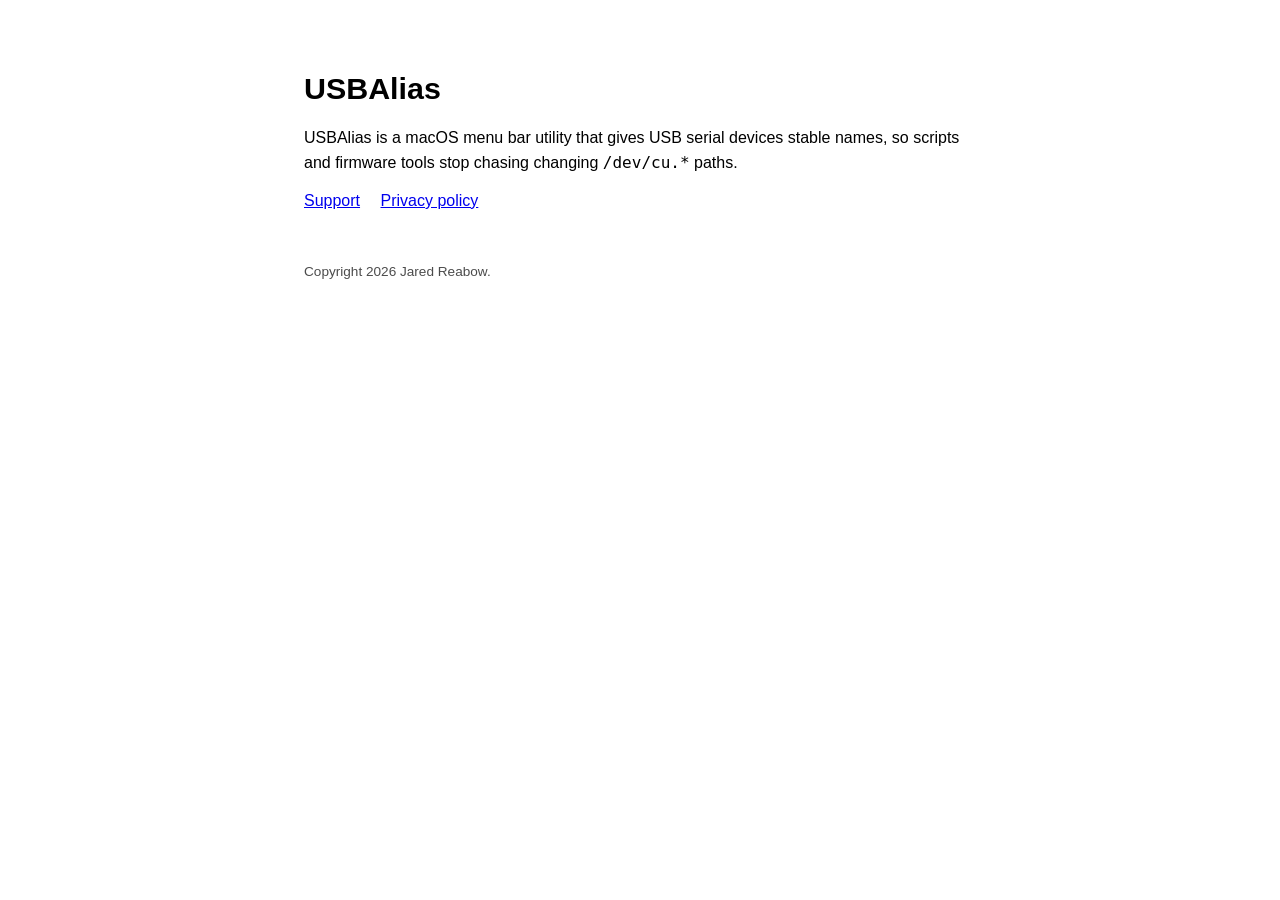
==== index.html @ 99160f61 "Add USBAlias support and privacy pages" ====
<!doctype html>
<html lang="en">
<head>
  <meta charset="utf-8">
  <meta name="viewport" content="width=device-width, initial-scale=1">
  <title>USBAlias</title>
  <style>
    :root { color-scheme: light dark; }
    body { font: 16px/1.6 -apple-system, BlinkMacSystemFont, "Segoe UI", sans-serif;
           max-width: 42rem; margin: 4rem auto; padding: 0 1.25rem; }
    h1 { font-size: 1.9rem; margin-bottom: .25rem; }
    p { margin: .75rem 0; }
    nav a { margin-right: 1rem; }
    footer { margin-top: 3rem; font-size: .85rem; opacity: .7; }
  </style>
</head>
<body>
  <h1>USBAlias</h1>
  <p>USBAlias is a macOS menu bar utility that gives USB serial devices stable
     names, so scripts and firmware tools stop chasing changing
     <code>/dev/cu.*</code> paths.</p>
  <nav>
    <a href="support.html">Support</a>
    <a href="privacy.html">Privacy policy</a>
  </nav>
  <footer>Copyright 2026 Jared Reabow.</footer>
</body>
</html>
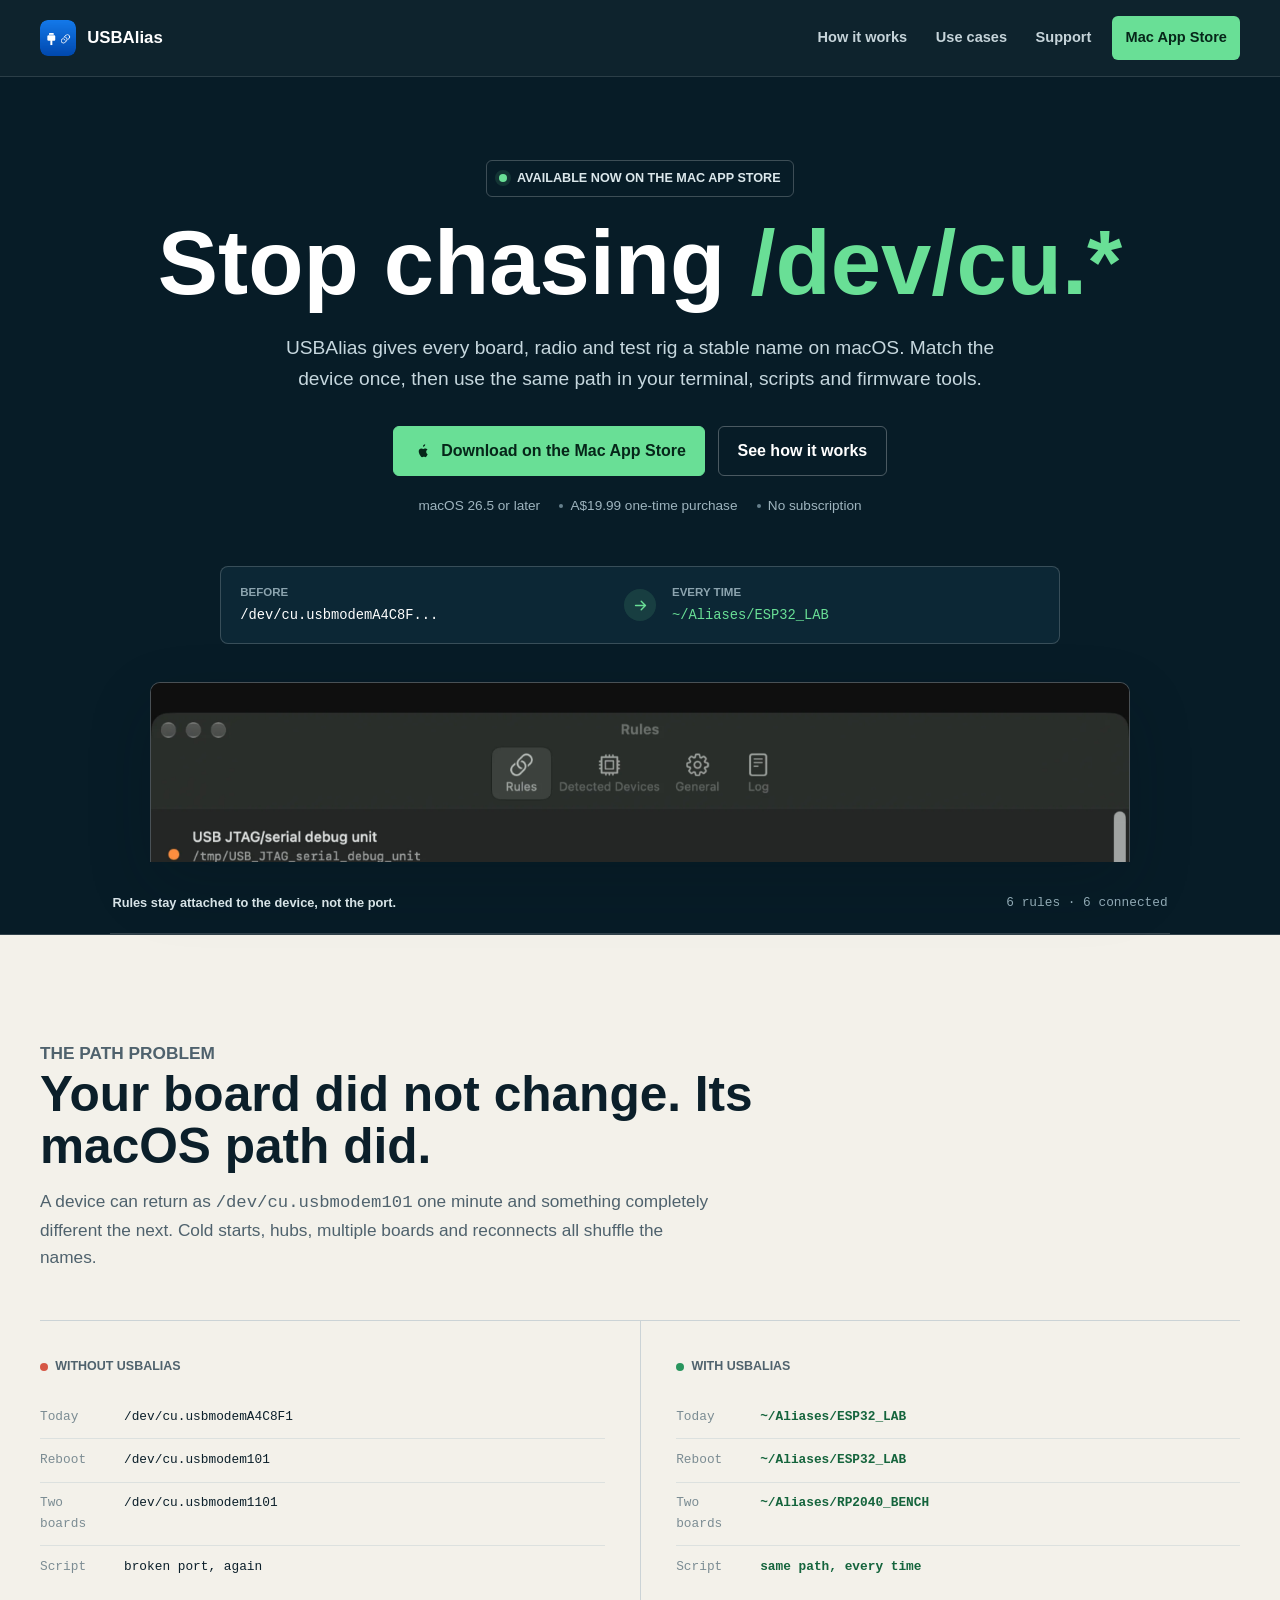
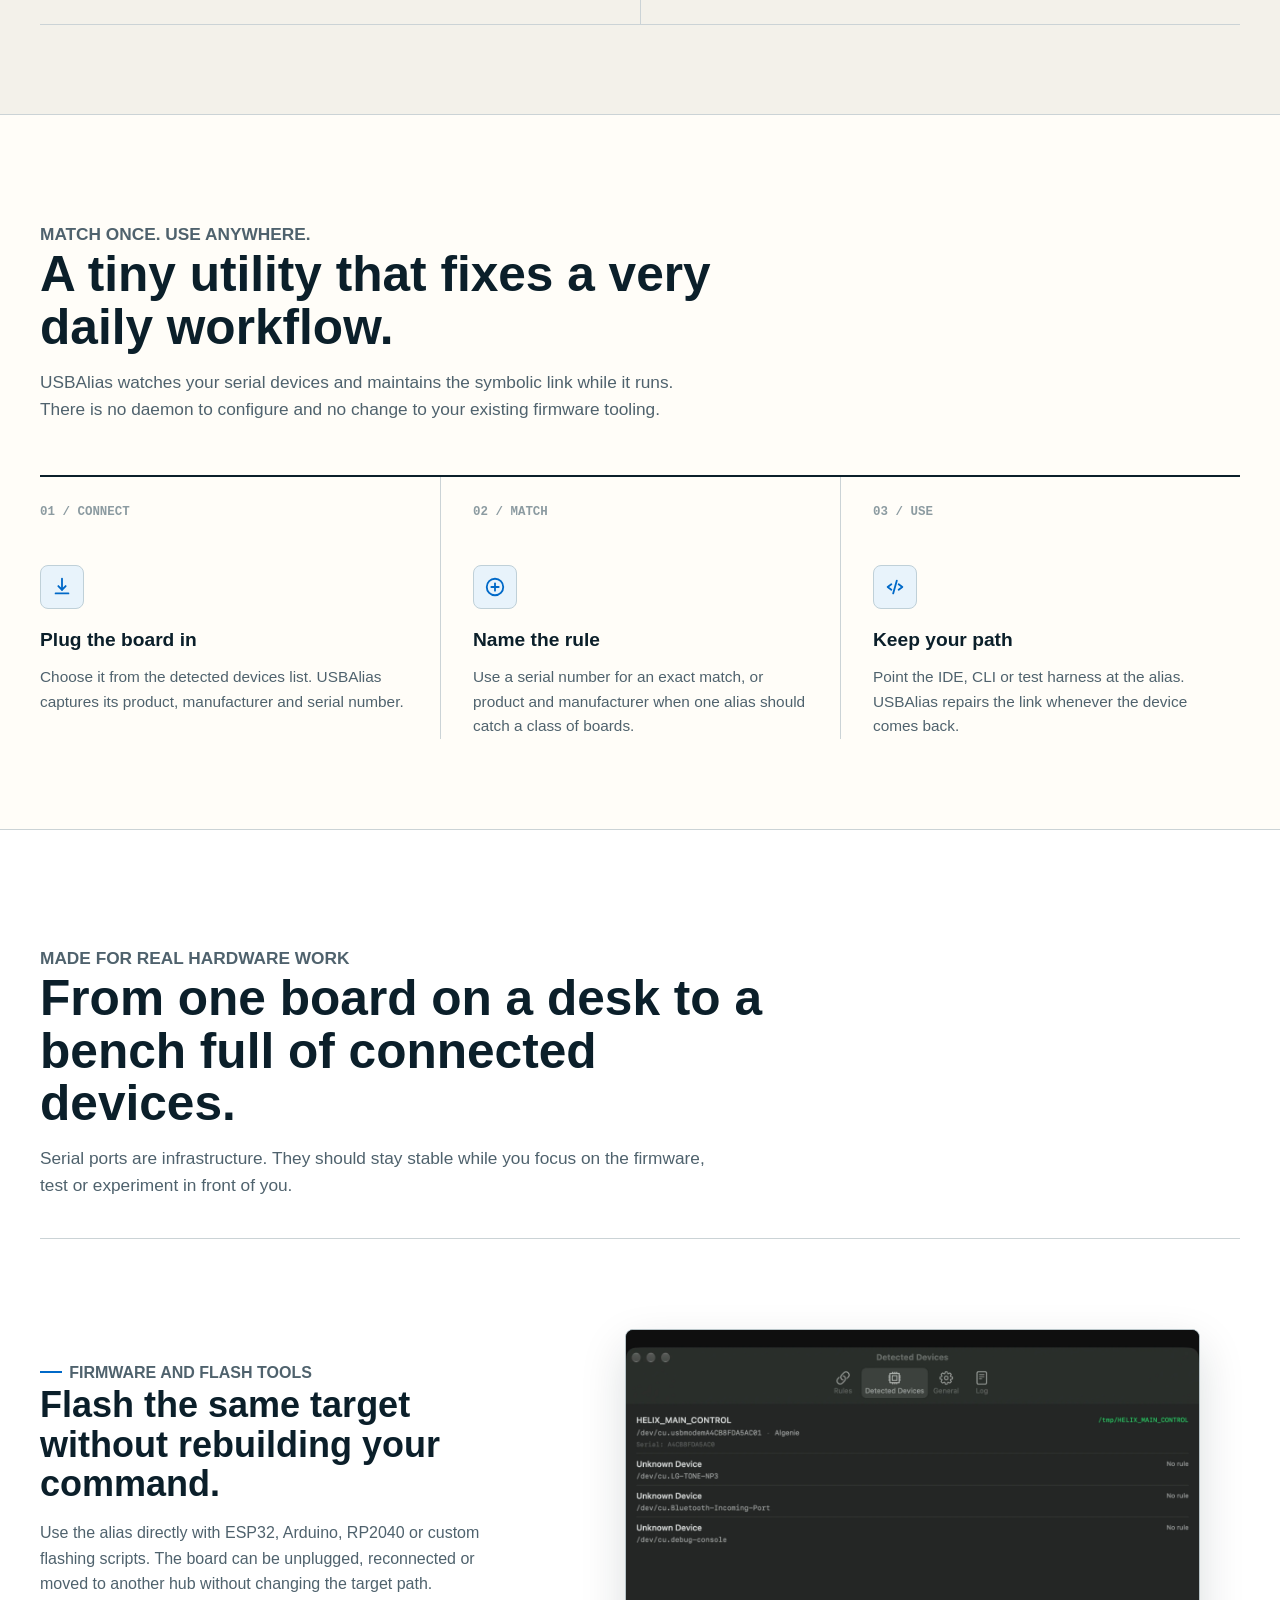
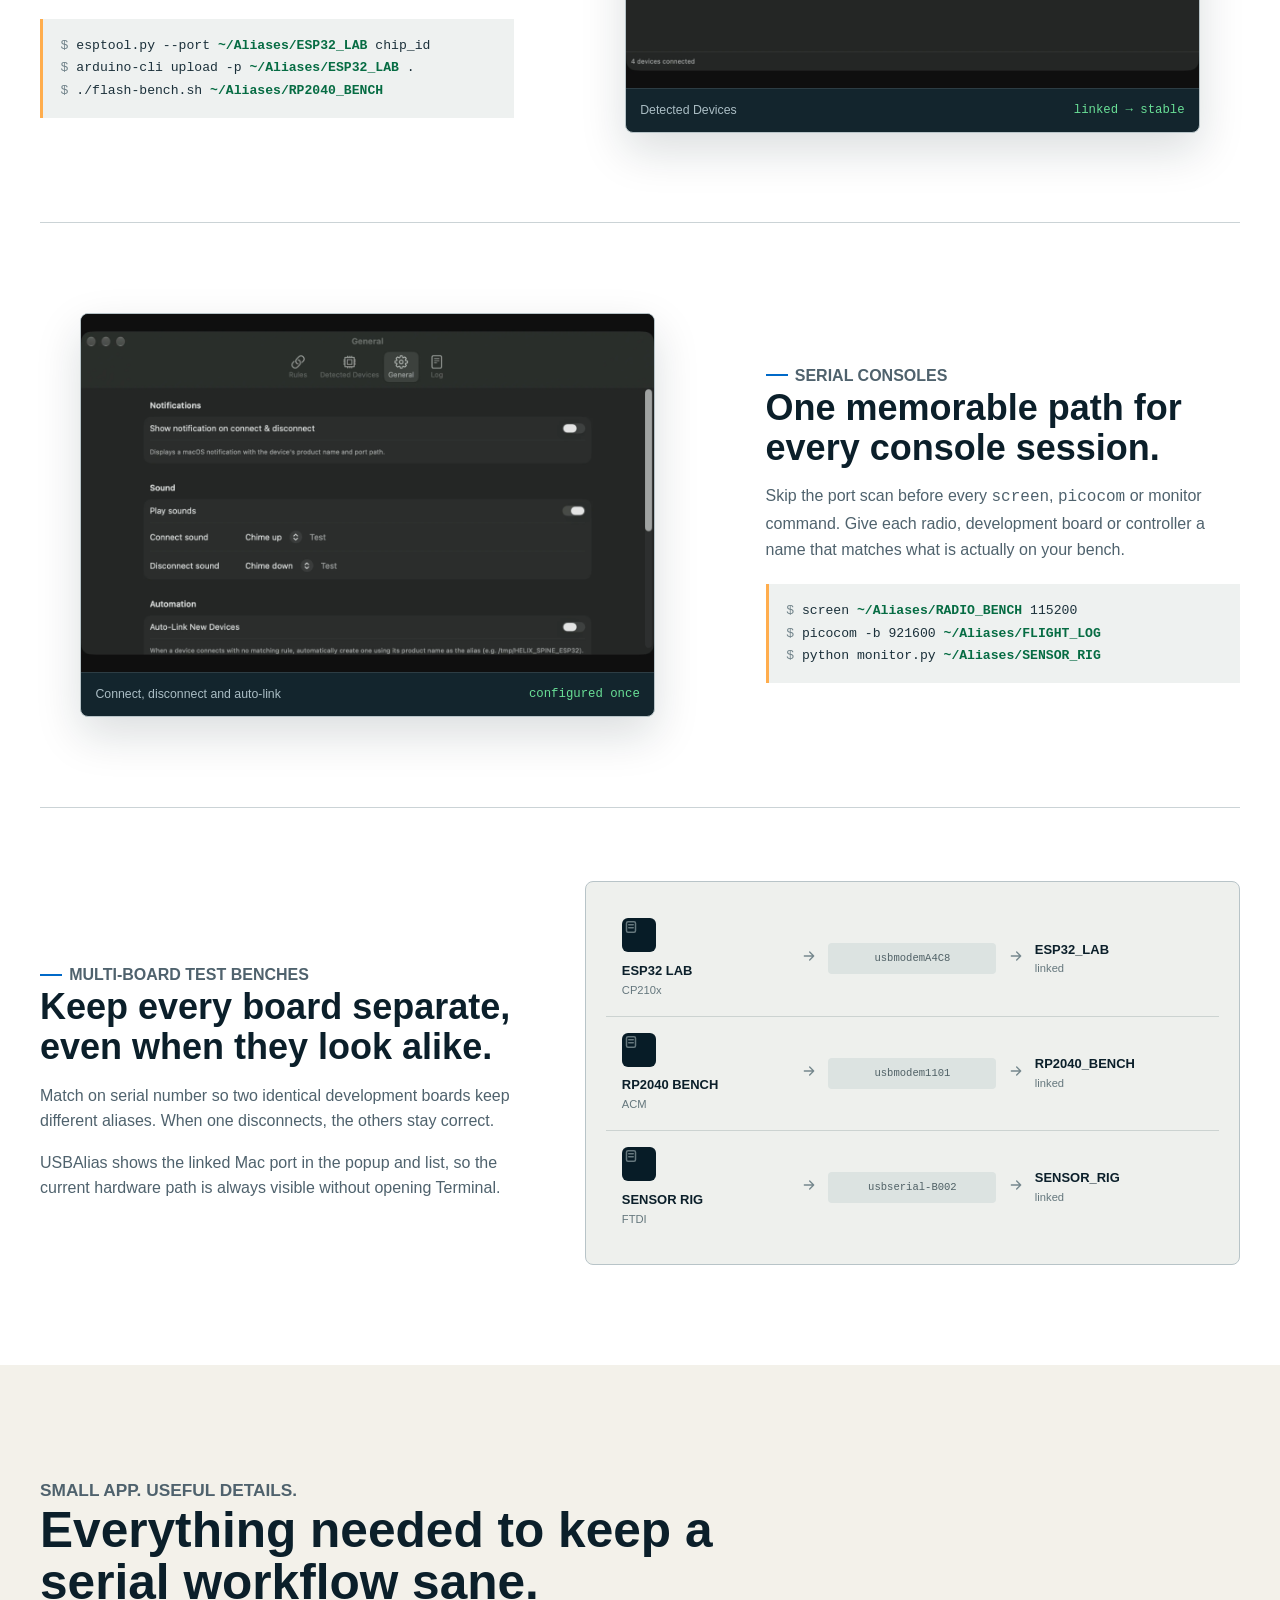
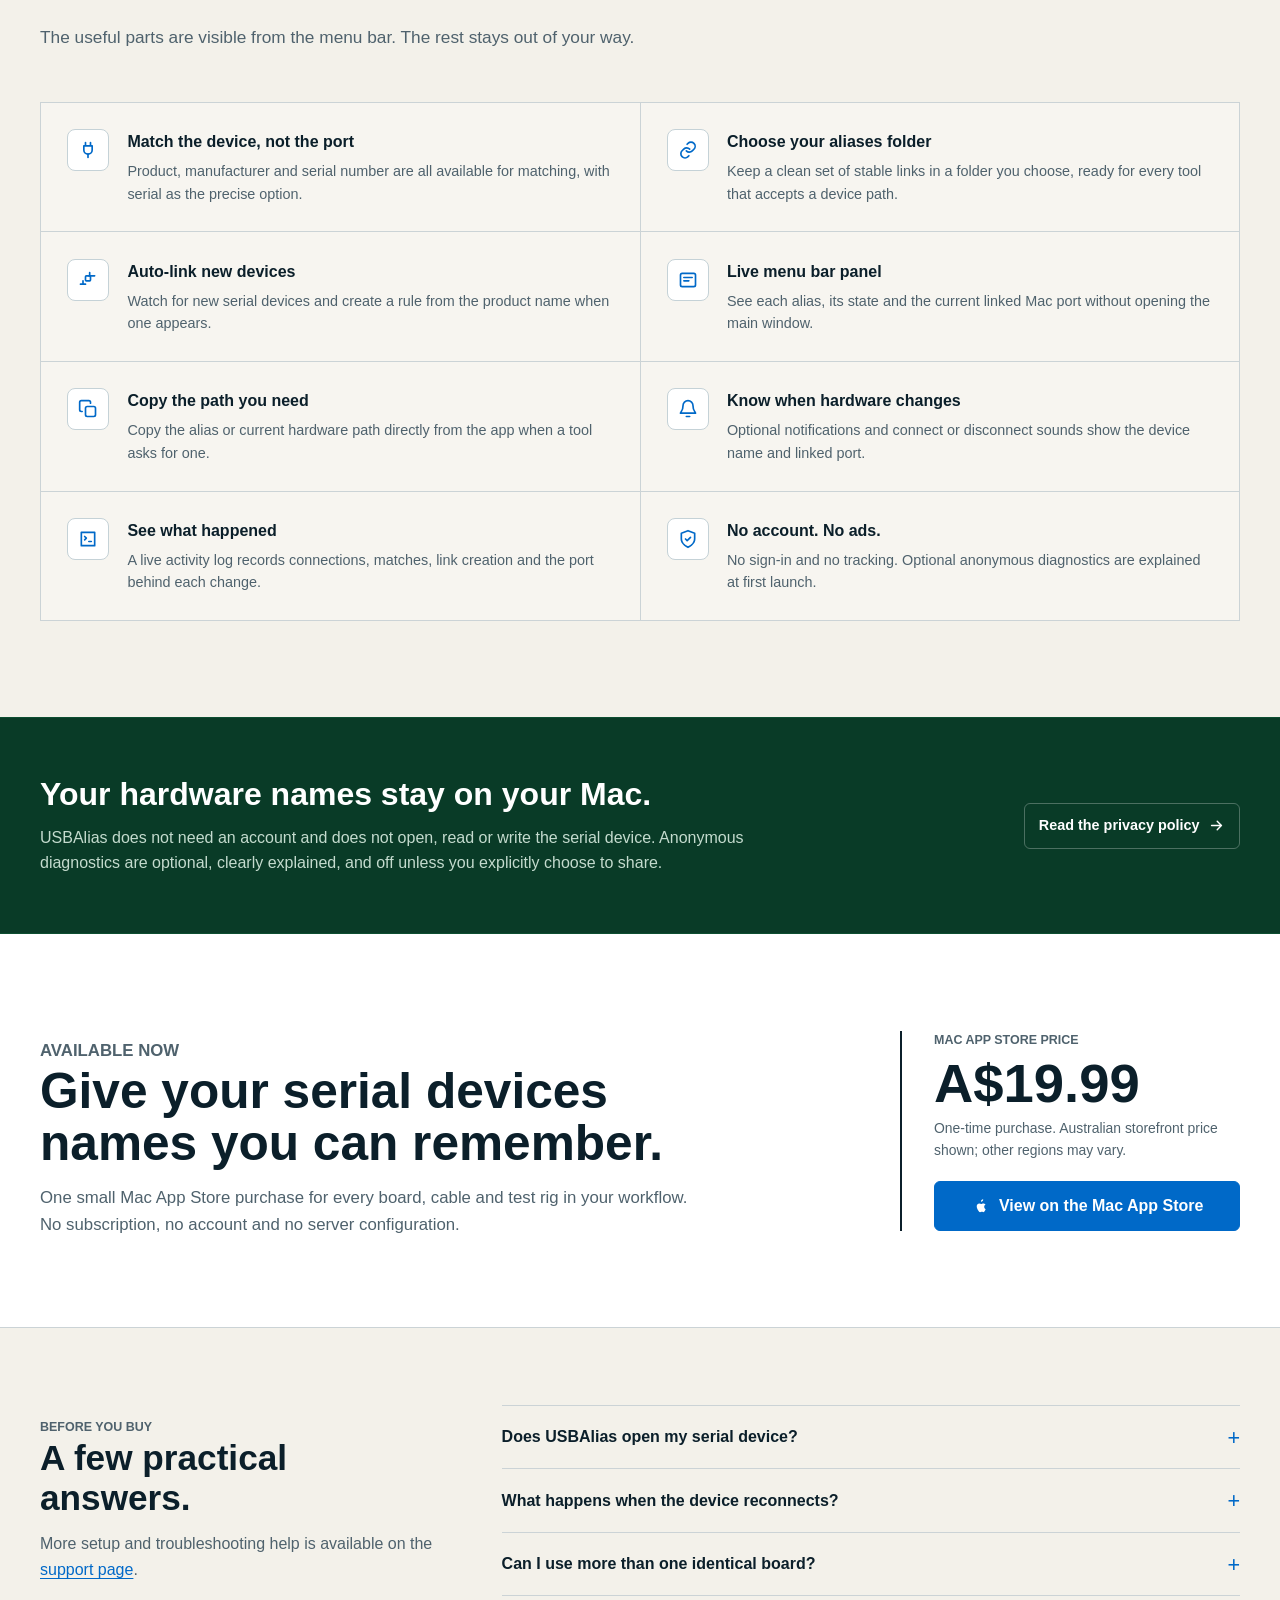
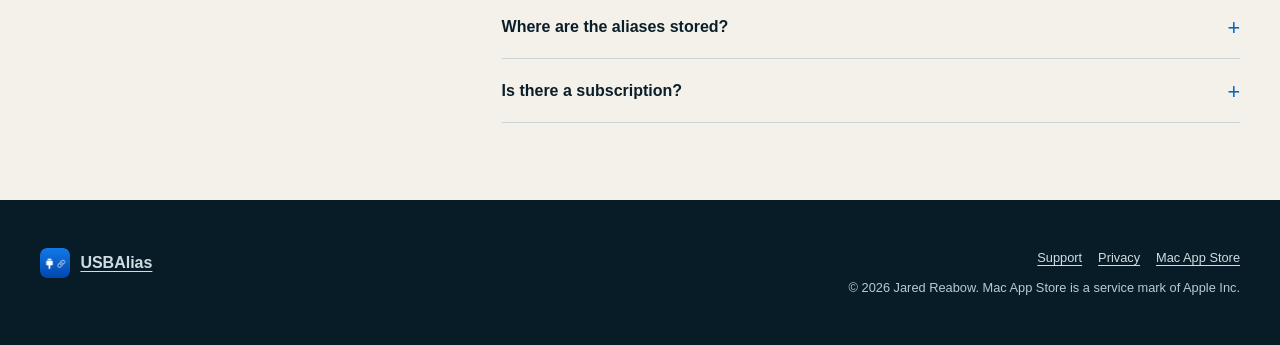
==== commit 21421e13: "Build USBAlias product website Redesign the public site around real app screenshots, the device alia" ====
--- a/index.html
+++ b/index.html
@@ -3,26 +3,407 @@
 <head>
   <meta charset="utf-8">
   <meta name="viewport" content="width=device-width, initial-scale=1">
-  <title>USBAlias</title>
-  <style>
-    :root { color-scheme: light dark; }
-    body { font: 16px/1.6 -apple-system, BlinkMacSystemFont, "Segoe UI", sans-serif;
-           max-width: 42rem; margin: 4rem auto; padding: 0 1.25rem; }
-    h1 { font-size: 1.9rem; margin-bottom: .25rem; }
-    p { margin: .75rem 0; }
-    nav a { margin-right: 1rem; }
-    footer { margin-top: 3rem; font-size: .85rem; opacity: .7; }
-  </style>
+  <title>USBAlias - Stable names for USB serial devices on macOS</title>
+  <meta name="description" content="USBAlias gives Arduino, ESP32, RP2040 and other USB serial devices a stable macOS path. Match once, then keep using the same alias in every tool.">
+  <link rel="canonical" href="https://usbalias.com/">
+  <link rel="icon" href="assets/usbalias-icon.png" type="image/png">
+  <link rel="stylesheet" href="assets/site.css">
+  <meta name="theme-color" content="#071c27">
+  <meta property="og:title" content="USBAlias - Stop chasing /dev/cu.*">
+  <meta property="og:description" content="Stable names for USB serial devices on macOS. Available now on the Mac App Store.">
+  <meta property="og:type" content="website">
+  <meta property="og:url" content="https://usbalias.com/">
+  <meta property="og:image" content="https://usbalias.com/assets/social-card.png">
+  <meta name="twitter:card" content="summary_large_image">
+  <meta name="twitter:title" content="USBAlias - Stable names for USB serial devices">
+  <meta name="twitter:description" content="Match a board once. Use the same alias in your scripts, terminal and firmware tools.">
+  <meta name="twitter:image" content="https://usbalias.com/assets/social-card.png">
+  <script type="application/ld+json">
+  {
+    "@context": "https://schema.org",
+    "@type": "SoftwareApplication",
+    "name": "USBAlias",
+    "operatingSystem": "macOS 26.5 or later",
+    "applicationCategory": "DeveloperApplication",
+    "description": "A macOS menu bar utility that gives USB serial devices stable aliases.",
+    "url": "https://usbalias.com/",
+    "downloadUrl": "https://apps.apple.com/au/app/usbalias/id6785185032?mt=12",
+    "offers": {
+      "@type": "Offer",
+      "price": "19.99",
+      "priceCurrency": "AUD",
+      "availability": "https://schema.org/InStock"
+    }
+  }
+  </script>
 </head>
 <body>
-  <h1>USBAlias</h1>
-  <p>USBAlias is a macOS menu bar utility that gives USB serial devices stable
-     names, so scripts and firmware tools stop chasing changing
-     <code>/dev/cu.*</code> paths.</p>
-  <nav>
-    <a href="support.html">Support</a>
-    <a href="privacy.html">Privacy policy</a>
-  </nav>
-  <footer>Copyright 2026 Jared Reabow.</footer>
+  <a class="skip-link" href="#main">Skip to content</a>
+
+  <header class="site-header">
+    <div class="site-shell site-header__inner">
+      <a class="brand" href="./" aria-label="USBAlias home">
+        <img src="assets/usbalias-icon.png" width="36" height="36" alt="">
+        <span>USBAlias</span>
+      </a>
+      <nav class="site-nav" aria-label="Primary">
+        <a class="nav-section" href="#how-it-works">How it works</a>
+        <a class="nav-section" href="#use-cases">Use cases</a>
+        <a href="support.html">Support</a>
+        <a class="nav-download" href="https://apps.apple.com/au/app/usbalias/id6785185032?mt=12">Mac App Store</a>
+      </nav>
+    </div>
+  </header>
+
+  <main id="main">
+    <section class="hero" aria-labelledby="hero-title">
+      <div class="site-shell hero__inner">
+        <p class="hero__status"><span class="status-dot" aria-hidden="true"></span>Available now on the Mac App Store</p>
+        <h1 id="hero-title">Stop chasing <span>/dev/cu.*</span></h1>
+        <p class="hero__lede">USBAlias gives every board, radio and test rig a stable name on macOS. Match the device once, then use the same path in your terminal, scripts and firmware tools.</p>
+        <div class="hero__actions">
+          <a class="button" href="https://apps.apple.com/au/app/usbalias/id6785185032?mt=12">
+            <svg viewBox="0 0 24 24" fill="currentColor" aria-hidden="true"><path d="M17.05 20.28c-.98.02-1.31-.58-2.45-.58-1.13 0-1.5.56-2.43.6-1.03.04-1.82-.99-2.55-2.16-1.45-2.34-2.1-4.18-1.95-6.03.15-1.93 1.61-3.35 3.34-3.48 1.01-.03 1.96.68 2.57.68.61 0 1.76-.84 2.96-.72.51.02 1.95.2 2.87 1.52-2.58 1.51-2.18 5.04.12 6.09-.51 1.47-1.23 2.89-2.48 4.08zM15.54 5.22c.49-.63.84-1.49.73-2.37-.79.04-1.72.53-2.24 1.13-.47.54-.87 1.42-.75 2.27.86.07 1.77-.43 2.26-1.03z"/></svg>
+            Download on the Mac App Store
+          </a>
+          <a class="button button--secondary" href="#how-it-works">See how it works</a>
+        </div>
+        <p class="hero__facts">
+          <span>macOS 26.5 or later</span>
+          <span>A$19.99 one-time purchase</span>
+          <span>No subscription</span>
+        </p>
+
+        <div class="path-card" aria-label="Example USB alias mapping">
+          <div>
+            <span class="path-card__label">Before</span>
+            <code>/dev/cu.usbmodemA4C8F...</code>
+          </div>
+          <span class="path-arrow" aria-hidden="true">
+            <svg viewBox="0 0 24 24" fill="none" stroke="currentColor" stroke-width="2" stroke-linecap="round" stroke-linejoin="round"><path d="M5 12h14M13 6l6 6-6 6"/></svg>
+          </span>
+          <div class="path-card__result">
+            <span class="path-card__label">Every time</span>
+            <code>~/Aliases/ESP32_LAB</code>
+          </div>
+        </div>
+
+        <div class="hero__stage">
+          <figure class="app-window">
+            <img src="assets/rules.webp" width="2560" height="1600" alt="USBAlias Rules window showing stable aliases for JTAG, XIAO, Android, Quad Serial and ESP32 devices">
+          </figure>
+          <figcaption class="hero__caption">
+            <strong>Rules stay attached to the device, not the port.</strong>
+            <span>6 rules &middot; 6 connected</span>
+          </figcaption>
+        </div>
+      </div>
+    </section>
+
+    <section class="problem" aria-labelledby="problem-title">
+      <div class="site-shell">
+        <div class="section-heading">
+          <p class="eyebrow">The path problem</p>
+          <h2 id="problem-title">Your board did not change. Its macOS path did.</h2>
+          <p>A device can return as <code>/dev/cu.usbmodem101</code> one minute and something completely different the next. Cold starts, hubs, multiple boards and reconnects all shuffle the names.</p>
+        </div>
+
+        <div class="comparison" aria-label="Device paths without and with USBAlias">
+          <div class="comparison__column">
+            <p class="comparison__label">Without USBAlias</p>
+            <div class="code-stack">
+              <div><span>Today</span><code>/dev/cu.usbmodemA4C8F1</code></div>
+              <div><span>Reboot</span><code>/dev/cu.usbmodem101</code></div>
+              <div><span>Two boards</span><code>/dev/cu.usbmodem1101</code></div>
+              <div><span>Script</span><code>broken port, again</code></div>
+            </div>
+          </div>
+          <div class="comparison__column">
+            <p class="comparison__label">With USBAlias</p>
+            <div class="code-stack">
+              <div><span>Today</span><code>~/Aliases/ESP32_LAB</code></div>
+              <div><span>Reboot</span><code>~/Aliases/ESP32_LAB</code></div>
+              <div><span>Two boards</span><code>~/Aliases/RP2040_BENCH</code></div>
+              <div><span>Script</span><code>same path, every time</code></div>
+            </div>
+          </div>
+        </div>
+      </div>
+    </section>
+
+    <section class="section section--surface" id="how-it-works" aria-labelledby="workflow-title">
+      <div class="site-shell">
+        <div class="section-heading">
+          <p class="eyebrow">Match once. Use anywhere.</p>
+          <h2 id="workflow-title">A tiny utility that fixes a very daily workflow.</h2>
+          <p>USBAlias watches your serial devices and maintains the symbolic link while it runs. There is no daemon to configure and no change to your existing firmware tooling.</p>
+        </div>
+
+        <div class="workflow">
+          <article class="workflow__step">
+            <span class="workflow__number">01 / CONNECT</span>
+            <div class="workflow__icon" aria-hidden="true">
+              <svg viewBox="0 0 24 24" fill="none" stroke="currentColor" stroke-width="2" stroke-linecap="round" stroke-linejoin="round"><path d="M12 3v12"/><path d="m8 11 4 4 4-4"/><path d="M5 19h14"/></svg>
+            </div>
+            <h3>Plug the board in</h3>
+            <p>Choose it from the detected devices list. USBAlias captures its product, manufacturer and serial number.</p>
+          </article>
+          <article class="workflow__step">
+            <span class="workflow__number">02 / MATCH</span>
+            <div class="workflow__icon" aria-hidden="true">
+              <svg viewBox="0 0 24 24" fill="none" stroke="currentColor" stroke-width="2" stroke-linecap="round" stroke-linejoin="round"><path d="M8 12h8"/><path d="M12 8v8"/><circle cx="12" cy="12" r="9"/></svg>
+            </div>
+            <h3>Name the rule</h3>
+            <p>Use a serial number for an exact match, or product and manufacturer when one alias should catch a class of boards.</p>
+          </article>
+          <article class="workflow__step">
+            <span class="workflow__number">03 / USE</span>
+            <div class="workflow__icon" aria-hidden="true">
+              <svg viewBox="0 0 24 24" fill="none" stroke="currentColor" stroke-width="2" stroke-linecap="round" stroke-linejoin="round"><path d="m8 9-4 3 4 3"/><path d="m16 9 4 3-4 3"/><path d="m14 5-4 14"/></svg>
+            </div>
+            <h3>Keep your path</h3>
+            <p>Point the IDE, CLI or test harness at the alias. USBAlias repairs the link whenever the device comes back.</p>
+          </article>
+        </div>
+      </div>
+    </section>
+
+    <section class="use-cases" id="use-cases" aria-labelledby="use-cases-title">
+      <div class="site-shell">
+        <div class="section-heading">
+          <p class="eyebrow">Made for real hardware work</p>
+          <h2 id="use-cases-title">From one board on a desk to a bench full of connected devices.</h2>
+          <p>Serial ports are infrastructure. They should stay stable while you focus on the firmware, test or experiment in front of you.</p>
+        </div>
+
+        <article class="use-case">
+          <div class="use-case__copy">
+            <p class="use-case__tag">Firmware and flash tools</p>
+            <h3>Flash the same target without rebuilding your command.</h3>
+            <p>Use the alias directly with ESP32, Arduino, RP2040 or custom flashing scripts. The board can be unplugged, reconnected or moved to another hub without changing the target path.</p>
+            <pre class="command-line"><span class="prompt">$</span> esptool.py --port <span class="path">~/Aliases/ESP32_LAB</span> chip_id
+<span class="prompt">$</span> arduino-cli upload -p <span class="path">~/Aliases/ESP32_LAB</span> .
+<span class="prompt">$</span> ./flash-bench.sh <span class="path">~/Aliases/RP2040_BENCH</span></pre>
+          </div>
+          <div class="use-case__visual">
+            <figure class="screenshot-frame">
+              <img src="assets/detected-devices.webp" width="2560" height="1600" loading="lazy" alt="USBAlias Detected Devices view showing linked boards and their current macOS device paths">
+              <figcaption class="screenshot-frame__caption">
+                <span>Detected Devices</span>
+                <span>linked &rarr; stable</span>
+              </figcaption>
+            </figure>
+          </div>
+        </article>
+
+        <article class="use-case use-case--reverse">
+          <div class="use-case__copy">
+            <p class="use-case__tag">Serial consoles</p>
+            <h3>One memorable path for every console session.</h3>
+            <p>Skip the port scan before every <code>screen</code>, <code>picocom</code> or monitor command. Give each radio, development board or controller a name that matches what is actually on your bench.</p>
+            <pre class="command-line"><span class="prompt">$</span> screen <span class="path">~/Aliases/RADIO_BENCH</span> 115200
+<span class="prompt">$</span> picocom -b 921600 <span class="path">~/Aliases/FLIGHT_LOG</span>
+<span class="prompt">$</span> python monitor.py <span class="path">~/Aliases/SENSOR_RIG</span></pre>
+          </div>
+          <div class="use-case__visual">
+            <figure class="screenshot-frame">
+              <img src="assets/general-settings.webp" width="2560" height="1600" loading="lazy" alt="USBAlias General settings with notifications, connect and disconnect sounds, auto-link and launch options">
+              <figcaption class="screenshot-frame__caption">
+                <span>Connect, disconnect and auto-link</span>
+                <span>configured once</span>
+              </figcaption>
+            </figure>
+          </div>
+        </article>
+
+        <article class="use-case">
+          <div class="use-case__copy">
+            <p class="use-case__tag">Multi-board test benches</p>
+            <h3>Keep every board separate, even when they look alike.</h3>
+            <p>Match on serial number so two identical development boards keep different aliases. When one disconnects, the others stay correct.</p>
+            <p>USBAlias shows the linked Mac port in the popup and list, so the current hardware path is always visible without opening Terminal.</p>
+          </div>
+          <div class="use-case__visual">
+            <div class="bench-diagram" role="img" aria-label="Three USB boards connected to separate stable aliases through changing macOS paths">
+              <div class="bench-diagram__row">
+                <div class="bench-diagram__device">
+                  <span class="bench-device-icon" aria-hidden="true">
+                    <svg viewBox="0 0 24 24" fill="none" stroke="currentColor" stroke-width="2" stroke-linecap="round" stroke-linejoin="round"><rect x="6" y="5" width="12" height="14" rx="2"/><path d="M9 9h6M9 13h6"/></svg>
+                  </span>
+                  <strong>ESP32 LAB</strong>
+                  <span>CP210x</span>
+                </div>
+                <span class="bench-arrow" aria-hidden="true"><svg viewBox="0 0 24 24" fill="none" stroke="currentColor" stroke-width="2" stroke-linecap="round" stroke-linejoin="round"><path d="M5 12h14M13 6l6 6-6 6"/></svg></span>
+                <div class="bench-diagram__path">usbmodemA4C8</div>
+                <span class="bench-arrow" aria-hidden="true"><svg viewBox="0 0 24 24" fill="none" stroke="currentColor" stroke-width="2" stroke-linecap="round" stroke-linejoin="round"><path d="M5 12h14M13 6l6 6-6 6"/></svg></span>
+                <div class="bench-diagram__alias">
+                  <strong>ESP32_LAB</strong>
+                  <span>linked</span>
+                </div>
+              </div>
+              <div class="bench-diagram__row">
+                <div class="bench-diagram__device">
+                  <span class="bench-device-icon" aria-hidden="true">
+                    <svg viewBox="0 0 24 24" fill="none" stroke="currentColor" stroke-width="2" stroke-linecap="round" stroke-linejoin="round"><rect x="6" y="5" width="12" height="14" rx="2"/><path d="M9 9h6M9 13h6"/></svg>
+                  </span>
+                  <strong>RP2040 BENCH</strong>
+                  <span>ACM</span>
+                </div>
+                <span class="bench-arrow" aria-hidden="true"><svg viewBox="0 0 24 24" fill="none" stroke="currentColor" stroke-width="2" stroke-linecap="round" stroke-linejoin="round"><path d="M5 12h14M13 6l6 6-6 6"/></svg></span>
+                <div class="bench-diagram__path">usbmodem1101</div>
+                <span class="bench-arrow" aria-hidden="true"><svg viewBox="0 0 24 24" fill="none" stroke="currentColor" stroke-width="2" stroke-linecap="round" stroke-linejoin="round"><path d="M5 12h14M13 6l6 6-6 6"/></svg></span>
+                <div class="bench-diagram__alias">
+                  <strong>RP2040_BENCH</strong>
+                  <span>linked</span>
+                </div>
+              </div>
+              <div class="bench-diagram__row">
+                <div class="bench-diagram__device">
+                  <span class="bench-device-icon" aria-hidden="true">
+                    <svg viewBox="0 0 24 24" fill="none" stroke="currentColor" stroke-width="2" stroke-linecap="round" stroke-linejoin="round"><rect x="6" y="5" width="12" height="14" rx="2"/><path d="M9 9h6M9 13h6"/></svg>
+                  </span>
+                  <strong>SENSOR RIG</strong>
+                  <span>FTDI</span>
+                </div>
+                <span class="bench-arrow" aria-hidden="true"><svg viewBox="0 0 24 24" fill="none" stroke="currentColor" stroke-width="2" stroke-linecap="round" stroke-linejoin="round"><path d="M5 12h14M13 6l6 6-6 6"/></svg></span>
+                <div class="bench-diagram__path">usbserial-B002</div>
+                <span class="bench-arrow" aria-hidden="true"><svg viewBox="0 0 24 24" fill="none" stroke="currentColor" stroke-width="2" stroke-linecap="round" stroke-linejoin="round"><path d="M5 12h14M13 6l6 6-6 6"/></svg></span>
+                <div class="bench-diagram__alias">
+                  <strong>SENSOR_RIG</strong>
+                  <span>linked</span>
+                </div>
+              </div>
+            </div>
+          </div>
+        </article>
+      </div>
+    </section>
+
+    <section class="features" aria-labelledby="features-title">
+      <div class="site-shell">
+        <div class="section-heading">
+          <p class="eyebrow">Small app. Useful details.</p>
+          <h2 id="features-title">Everything needed to keep a serial workflow sane.</h2>
+          <p>The useful parts are visible from the menu bar. The rest stays out of your way.</p>
+        </div>
+
+        <div class="feature-list">
+          <article class="feature">
+            <span class="feature__icon" aria-hidden="true"><svg viewBox="0 0 24 24" fill="none" stroke="currentColor" stroke-width="2" stroke-linecap="round" stroke-linejoin="round"><path d="M9 7V3M15 7V3M7 7h10v5a5 5 0 0 1-10 0z"/><path d="M12 17v4"/></svg></span>
+            <div><h3>Match the device, not the port</h3><p>Product, manufacturer and serial number are all available for matching, with serial as the precise option.</p></div>
+          </article>
+          <article class="feature">
+            <span class="feature__icon" aria-hidden="true"><svg viewBox="0 0 24 24" fill="none" stroke="currentColor" stroke-width="2" stroke-linecap="round" stroke-linejoin="round"><path d="M10 13a5 5 0 0 0 7.1.1l2-2a5 5 0 0 0-7.1-7.1l-1.1 1.1"/><path d="M14 11a5 5 0 0 0-7.1-.1l-2 2A5 5 0 0 0 12 20l1.1-1.1"/></svg></span>
+            <div><h3>Choose your aliases folder</h3><p>Keep a clean set of stable links in a folder you choose, ready for every tool that accepts a device path.</p></div>
+          </article>
+          <article class="feature">
+            <span class="feature__icon" aria-hidden="true"><svg viewBox="0 0 24 24" fill="none" stroke="currentColor" stroke-width="2" stroke-linecap="round" stroke-linejoin="round"><path d="M20 7h-7M14 3v4M9 17H3M6 13v4"/><rect x="9" y="7" width="6" height="6" rx="1"/></svg></span>
+            <div><h3>Auto-link new devices</h3><p>Watch for new serial devices and create a rule from the product name when one appears.</p></div>
+          </article>
+          <article class="feature">
+            <span class="feature__icon" aria-hidden="true"><svg viewBox="0 0 24 24" fill="none" stroke="currentColor" stroke-width="2" stroke-linecap="round" stroke-linejoin="round"><rect x="3" y="4" width="18" height="16" rx="2"/><path d="M7 9h10M7 13h6"/></svg></span>
+            <div><h3>Live menu bar panel</h3><p>See each alias, its state and the current linked Mac port without opening the main window.</p></div>
+          </article>
+          <article class="feature">
+            <span class="feature__icon" aria-hidden="true"><svg viewBox="0 0 24 24" fill="none" stroke="currentColor" stroke-width="2" stroke-linecap="round" stroke-linejoin="round"><rect x="9" y="9" width="12" height="12" rx="2"/><path d="M5 15H4a2 2 0 0 1-2-2V4a2 2 0 0 1 2-2h9a2 2 0 0 1 2 2v1"/></svg></span>
+            <div><h3>Copy the path you need</h3><p>Copy the alias or current hardware path directly from the app when a tool asks for one.</p></div>
+          </article>
+          <article class="feature">
+            <span class="feature__icon" aria-hidden="true"><svg viewBox="0 0 24 24" fill="none" stroke="currentColor" stroke-width="2" stroke-linecap="round" stroke-linejoin="round"><path d="M18 8a6 6 0 0 0-12 0c0 7-3 7-3 9h18c0-2-3-2-3-9"/><path d="M10 21h4"/></svg></span>
+            <div><h3>Know when hardware changes</h3><p>Optional notifications and connect or disconnect sounds show the device name and linked port.</p></div>
+          </article>
+          <article class="feature">
+            <span class="feature__icon" aria-hidden="true"><svg viewBox="0 0 24 24" fill="none" stroke="currentColor" stroke-width="2" stroke-linecap="round" stroke-linejoin="round"><path d="M4 4h16v16H4z"/><path d="m8 9 2 2-2 2M13 15h3"/></svg></span>
+            <div><h3>See what happened</h3><p>A live activity log records connections, matches, link creation and the port behind each change.</p></div>
+          </article>
+          <article class="feature">
+            <span class="feature__icon" aria-hidden="true"><svg viewBox="0 0 24 24" fill="none" stroke="currentColor" stroke-width="2" stroke-linecap="round" stroke-linejoin="round"><path d="M12 22s8-4 8-10V5l-8-3-8 3v7c0 6 8 10 8 10z"/><path d="m9 12 2 2 4-4"/></svg></span>
+            <div><h3>No account. No ads.</h3><p>No sign-in and no tracking. Optional anonymous diagnostics are explained at first launch.</p></div>
+          </article>
+        </div>
+      </div>
+    </section>
+
+    <section class="privacy-band" aria-labelledby="privacy-title">
+      <div class="site-shell privacy-band__inner">
+        <div>
+          <h2 id="privacy-title">Your hardware names stay on your Mac.</h2>
+          <p>USBAlias does not need an account and does not open, read or write the serial device. Anonymous diagnostics are optional, clearly explained, and off unless you explicitly choose to share.</p>
+        </div>
+        <a class="link-arrow" href="privacy.html">
+          Read the privacy policy
+          <svg viewBox="0 0 24 24" fill="none" stroke="currentColor" stroke-width="2" stroke-linecap="round" stroke-linejoin="round" aria-hidden="true"><path d="M5 12h14M13 6l6 6-6 6"/></svg>
+        </a>
+      </div>
+    </section>
+
+    <section class="buy-band" aria-labelledby="buy-title">
+      <div class="site-shell buy-band__inner">
+        <div class="buy-band__copy">
+          <p class="eyebrow">Available now</p>
+          <h2 id="buy-title">Give your serial devices names you can remember.</h2>
+          <p>One small Mac App Store purchase for every board, cable and test rig in your workflow. No subscription, no account and no server configuration.</p>
+        </div>
+        <div class="price-panel">
+          <span class="price-panel__label">Mac App Store price</span>
+          <strong>A$19.99</strong>
+          <p>One-time purchase. Australian storefront price shown; other regions may vary.</p>
+          <a class="button" href="https://apps.apple.com/au/app/usbalias/id6785185032?mt=12">
+            <svg viewBox="0 0 24 24" fill="currentColor" aria-hidden="true"><path d="M17.05 20.28c-.98.02-1.31-.58-2.45-.58-1.13 0-1.5.56-2.43.6-1.03.04-1.82-.99-2.55-2.16-1.45-2.34-2.1-4.18-1.95-6.03.15-1.93 1.61-3.35 3.34-3.48 1.01-.03 1.96.68 2.57.68.61 0 1.76-.84 2.96-.72.51.02 1.95.2 2.87 1.52-2.58 1.51-2.18 5.04.12 6.09-.51 1.47-1.23 2.89-2.48 4.08zM15.54 5.22c.49-.63.84-1.49.73-2.37-.79.04-1.72.53-2.24 1.13-.47.54-.87 1.42-.75 2.27.86.07 1.77-.43 2.26-1.03z"/></svg>
+            View on the Mac App Store
+          </a>
+        </div>
+      </div>
+    </section>
+
+    <section class="faq-band" aria-labelledby="faq-title">
+      <div class="site-shell faq-band__grid">
+        <div class="faq-band__intro">
+          <p class="eyebrow">Before you buy</p>
+          <h2 id="faq-title">A few practical answers.</h2>
+          <p>More setup and troubleshooting help is available on the <a href="support.html">support page</a>.</p>
+        </div>
+        <div>
+          <details>
+            <summary>Does USBAlias open my serial device?</summary>
+            <p>No. It asks macOS which serial devices are attached and creates a symbolic link to the current device path. It does not read or write the serial data itself.</p>
+          </details>
+          <details>
+            <summary>What happens when the device reconnects?</summary>
+            <p>USBAlias matches the newly connected device against your rules and updates its alias to point at the new <code>/dev/cu.*</code> path. Your tools keep using the same alias.</p>
+          </details>
+          <details>
+            <summary>Can I use more than one identical board?</summary>
+            <p>Yes. Match on serial number when two devices share the same product and manufacturer. That keeps each identical board attached to its own alias.</p>
+          </details>
+          <details>
+            <summary>Where are the aliases stored?</summary>
+            <p>In the aliases folder you choose. The App Store version is sandboxed, so it maintains those links inside a folder you grant it access to rather than writing to <code>/tmp</code>.</p>
+          </details>
+          <details>
+            <summary>Is there a subscription?</summary>
+            <p>No. USBAlias is a one-time Mac App Store purchase. The Australian storefront price is A$19.99; pricing in other regions is set by Apple's storefront pricing.</p>
+          </details>
+        </div>
+      </div>
+    </section>
+  </main>
+
+  <footer class="site-footer">
+    <div class="site-shell site-footer__inner">
+      <a class="site-footer__brand" href="./">
+        <img src="assets/usbalias-icon.png" width="30" height="30" alt="">
+        <span>USBAlias</span>
+      </a>
+      <div class="site-footer__meta">
+        <div class="site-footer__links">
+          <a href="support.html">Support</a>
+          <a href="privacy.html">Privacy</a>
+          <a href="https://apps.apple.com/au/app/usbalias/id6785185032?mt=12">Mac App Store</a>
+        </div>
+        <div>&copy; 2026 Jared Reabow. Mac App Store is a service mark of Apple Inc.</div>
+      </div>
+    </div>
+  </footer>
 </body>
 </html>
--- a/assets/site.css
+++ b/assets/site.css
@@ -0,0 +1,1580 @@
+:root {
+  color-scheme: light;
+  --ink: #0b1f2a;
+  --ink-soft: #4f626d;
+  --paper: #f3f1ea;
+  --surface: #fffdf8;
+  --surface-strong: #ffffff;
+  --navy: #071c27;
+  --navy-soft: #102f3e;
+  --blue: #0069c8;
+  --blue-bright: #35b9ff;
+  --blue-wash: #e8f3fb;
+  --green: #69df96;
+  --green-dark: #14643c;
+  --orange: #ffad4d;
+  --orange-dark: #8c4700;
+  --line: #cbd3d6;
+  --line-dark: rgba(255, 255, 255, 0.17);
+  --focus: #ffad4d;
+  --shadow: 0 24px 64px rgba(2, 18, 27, 0.2);
+}
+
+* {
+  box-sizing: border-box;
+}
+
+html {
+  scroll-behavior: smooth;
+  background: var(--paper);
+}
+
+body {
+  margin: 0;
+  overflow-x: hidden;
+  background: var(--paper);
+  color: var(--ink);
+  font-family: -apple-system, BlinkMacSystemFont, "SF Pro Text", "Helvetica Neue", Arial, sans-serif;
+  font-size: 16px;
+  line-height: 1.6;
+  letter-spacing: 0;
+  text-rendering: optimizeLegibility;
+}
+
+img {
+  display: block;
+  max-width: 100%;
+}
+
+a {
+  color: var(--blue);
+  text-underline-offset: 0.2em;
+}
+
+a:hover {
+  color: #004f98;
+}
+
+a:focus-visible,
+button:focus-visible,
+summary:focus-visible {
+  outline: 3px solid var(--focus);
+  outline-offset: 4px;
+}
+
+:target {
+  scroll-margin-top: 6rem;
+}
+
+.skip-link {
+  position: fixed;
+  z-index: 100;
+  top: 0.75rem;
+  left: 0.75rem;
+  padding: 0.7rem 1rem;
+  border-radius: 6px;
+  background: var(--surface-strong);
+  color: var(--ink);
+  font-weight: 800;
+  transform: translateY(-180%);
+  transition: transform 140ms ease;
+}
+
+.skip-link:focus {
+  transform: translateY(0);
+}
+
+.site-shell {
+  width: min(1200px, calc(100% - 3rem));
+  margin-inline: auto;
+}
+
+.site-header {
+  position: sticky;
+  z-index: 20;
+  top: 0;
+  border-bottom: 1px solid rgba(255, 255, 255, 0.12);
+  background: rgba(7, 28, 39, 0.97);
+  color: #ffffff;
+  backdrop-filter: blur(14px);
+}
+
+.site-header__inner {
+  display: flex;
+  min-height: 76px;
+  align-items: center;
+  justify-content: space-between;
+  gap: 1.5rem;
+}
+
+.brand {
+  display: inline-flex;
+  align-items: center;
+  gap: 0.7rem;
+  color: #ffffff;
+  font-size: 1.05rem;
+  font-weight: 820;
+  text-decoration: none;
+}
+
+.brand:hover {
+  color: #ffffff;
+}
+
+.brand img {
+  width: 36px;
+  height: 36px;
+  border-radius: 8px;
+}
+
+.site-nav {
+  display: flex;
+  align-items: center;
+  gap: 0.15rem;
+}
+
+.site-nav a {
+  display: inline-flex;
+  min-height: 44px;
+  align-items: center;
+  padding: 0.55rem 0.82rem;
+  border-radius: 6px;
+  color: #c6d4da;
+  font-size: 0.91rem;
+  font-weight: 680;
+  text-decoration: none;
+}
+
+.site-nav a:hover {
+  background: rgba(255, 255, 255, 0.08);
+  color: #ffffff;
+}
+
+.site-nav .nav-download {
+  margin-left: 0.35rem;
+  background: var(--green);
+  color: #062619;
+}
+
+.site-nav .nav-download:hover {
+  background: #86eba9;
+  color: #062619;
+}
+
+.hero {
+  border-bottom: 1px solid var(--line-dark);
+  background: var(--navy);
+  color: #ffffff;
+}
+
+.hero__inner {
+  padding: 5.2rem 0 0;
+  text-align: center;
+}
+
+.hero__status {
+  display: inline-flex;
+  align-items: center;
+  gap: 0.6rem;
+  margin: 0;
+  padding: 0.45rem 0.75rem;
+  border: 1px solid rgba(255, 255, 255, 0.22);
+  border-radius: 6px;
+  color: #dbe7eb;
+  font-size: 0.79rem;
+  font-weight: 760;
+  text-transform: uppercase;
+}
+
+.status-dot {
+  width: 8px;
+  height: 8px;
+  border-radius: 50%;
+  background: var(--green);
+  box-shadow: 0 0 0 4px rgba(105, 223, 150, 0.12);
+}
+
+.hero h1 {
+  max-width: 1000px;
+  margin: 1.45rem auto 0;
+  font-family: -apple-system, BlinkMacSystemFont, "SF Pro Display", "Helvetica Neue", Arial, sans-serif;
+  font-size: 5.65rem;
+  font-weight: 860;
+  line-height: 0.96;
+  letter-spacing: 0;
+}
+
+.hero h1 span {
+  color: var(--green);
+}
+
+.hero__lede {
+  max-width: 760px;
+  margin: 1.55rem auto 0;
+  color: #c6d7de;
+  font-size: 1.2rem;
+  line-height: 1.62;
+}
+
+.hero__actions {
+  display: flex;
+  flex-wrap: wrap;
+  align-items: center;
+  justify-content: center;
+  gap: 0.8rem;
+  margin-top: 2rem;
+}
+
+.button {
+  display: inline-flex;
+  min-height: 50px;
+  align-items: center;
+  justify-content: center;
+  gap: 0.65rem;
+  padding: 0.72rem 1.15rem;
+  border: 1px solid var(--green);
+  border-radius: 6px;
+  background: var(--green);
+  color: #062619;
+  font-weight: 800;
+  line-height: 1.2;
+  text-decoration: none;
+}
+
+.button:hover {
+  border-color: #8cecae;
+  background: #8cecae;
+  color: #062619;
+}
+
+.button--secondary {
+  border-color: rgba(255, 255, 255, 0.27);
+  background: transparent;
+  color: #ffffff;
+}
+
+.button--secondary:hover {
+  border-color: rgba(255, 255, 255, 0.5);
+  background: rgba(255, 255, 255, 0.08);
+  color: #ffffff;
+}
+
+.button svg {
+  width: 18px;
+  height: 18px;
+  flex: 0 0 auto;
+}
+
+.hero__facts {
+  display: flex;
+  flex-wrap: wrap;
+  align-items: center;
+  justify-content: center;
+  gap: 0.45rem 1.2rem;
+  margin: 1.2rem 0 0;
+  color: #9eb4be;
+  font-size: 0.85rem;
+}
+
+.hero__facts span {
+  display: inline-flex;
+  align-items: center;
+  gap: 0.45rem;
+}
+
+.hero__facts span + span::before {
+  content: "";
+  width: 4px;
+  height: 4px;
+  border-radius: 50%;
+  background: #66808c;
+}
+
+.path-card {
+  display: grid;
+  width: min(840px, 100%);
+  grid-template-columns: minmax(0, 1fr) auto minmax(0, 1fr);
+  align-items: center;
+  gap: 1rem;
+  margin: 3.1rem auto 0;
+  padding: 1rem 1.2rem;
+  border: 1px solid rgba(255, 255, 255, 0.18);
+  border-radius: 8px;
+  background: #0c2735;
+  text-align: left;
+}
+
+.path-card__label {
+  display: block;
+  margin-bottom: 0.22rem;
+  color: #8ca4af;
+  font-size: 0.72rem;
+  font-weight: 760;
+  text-transform: uppercase;
+}
+
+.path-card code {
+  display: block;
+  overflow: hidden;
+  color: #ffffff;
+  font-family: "SFMono-Regular", Consolas, "Liberation Mono", monospace;
+  font-size: 0.86rem;
+  text-overflow: ellipsis;
+  white-space: nowrap;
+}
+
+.path-card__result code {
+  color: var(--green);
+}
+
+.path-arrow {
+  display: grid;
+  width: 32px;
+  height: 32px;
+  place-items: center;
+  border-radius: 50%;
+  background: rgba(105, 223, 150, 0.13);
+  color: var(--green);
+}
+
+.path-arrow svg {
+  width: 17px;
+  height: 17px;
+}
+
+.hero__stage {
+  position: relative;
+  width: min(1060px, calc(100% - 0.75rem));
+  margin: 2.35rem auto 0;
+  padding-bottom: 0;
+}
+
+.hero__stage::after {
+  content: "";
+  display: block;
+  height: 1px;
+  background: var(--line-dark);
+}
+
+.app-window {
+  overflow: hidden;
+  max-height: 180px;
+  border: 1px solid rgba(255, 255, 255, 0.24);
+  border-bottom: 0;
+  border-radius: 10px 10px 0 0;
+  background: #101a20;
+  box-shadow: var(--shadow);
+}
+
+.app-window img {
+  width: 100%;
+  height: 180px;
+  object-fit: cover;
+  object-position: top;
+}
+
+.hero__caption {
+  display: flex;
+  align-items: center;
+  justify-content: space-between;
+  gap: 1rem;
+  margin: 0;
+  padding: 0.95rem 0.15rem 1.2rem;
+  color: #8fa8b3;
+  font-size: 0.8rem;
+}
+
+.hero__caption strong {
+  color: #d7e3e7;
+}
+
+.hero__caption span {
+  font-family: "SFMono-Regular", Consolas, "Liberation Mono", monospace;
+}
+
+.problem {
+  padding: 5.6rem 0;
+  background: var(--paper);
+}
+
+.section-heading {
+  max-width: 760px;
+}
+
+.section-heading h2 {
+  margin: 0;
+  font-family: -apple-system, BlinkMacSystemFont, "SF Pro Display", "Helvetica Neue", Arial, sans-serif;
+  font-size: 3.1rem;
+  font-weight: 820;
+  line-height: 1.05;
+  letter-spacing: 0;
+}
+
+.section-heading p {
+  max-width: 680px;
+  margin: 1rem 0 0;
+  color: var(--ink-soft);
+  font-size: 1.08rem;
+}
+
+.eyebrow {
+  margin: 0 0 0.7rem;
+  color: var(--blue);
+  font-size: 0.78rem;
+  font-weight: 820;
+  text-transform: uppercase;
+}
+
+.comparison {
+  display: grid;
+  grid-template-columns: 1fr 1fr;
+  gap: 0;
+  margin-top: 3rem;
+  border-top: 1px solid var(--line);
+  border-bottom: 1px solid var(--line);
+}
+
+.comparison__column {
+  padding: 2rem 2.2rem 2.2rem 0;
+}
+
+.comparison__column + .comparison__column {
+  padding-right: 0;
+  padding-left: 2.2rem;
+  border-left: 1px solid var(--line);
+}
+
+.comparison__label {
+  display: inline-flex;
+  align-items: center;
+  gap: 0.45rem;
+  margin: 0 0 1.2rem;
+  color: var(--ink-soft);
+  font-size: 0.78rem;
+  font-weight: 820;
+  text-transform: uppercase;
+}
+
+.comparison__label::before {
+  content: "";
+  width: 8px;
+  height: 8px;
+  border-radius: 50%;
+  background: #d65745;
+}
+
+.comparison__column:last-child .comparison__label::before {
+  background: #28955d;
+}
+
+.code-stack {
+  margin: 0;
+}
+
+.code-stack div {
+  display: grid;
+  grid-template-columns: 4.5rem minmax(0, 1fr);
+  gap: 0.75rem;
+  padding: 0.68rem 0;
+  border-top: 1px solid #dce1df;
+  font-family: "SFMono-Regular", Consolas, "Liberation Mono", monospace;
+  font-size: 0.8rem;
+}
+
+.code-stack div:first-child {
+  border-top: 0;
+}
+
+.code-stack span {
+  color: #7b8c93;
+}
+
+.code-stack code {
+  overflow-wrap: anywhere;
+}
+
+.comparison__column:last-child .code-stack code {
+  color: var(--green-dark);
+  font-weight: 700;
+}
+
+.section {
+  padding: 5.6rem 0;
+}
+
+.section--surface {
+  border-top: 1px solid var(--line);
+  border-bottom: 1px solid var(--line);
+  background: var(--surface);
+}
+
+.workflow {
+  display: grid;
+  grid-template-columns: repeat(3, 1fr);
+  gap: 0;
+  margin-top: 3.2rem;
+  border-top: 2px solid var(--ink);
+}
+
+.workflow__step {
+  padding: 1.6rem 2rem 0 0;
+}
+
+.workflow__step + .workflow__step {
+  padding-right: 2rem;
+  padding-left: 2rem;
+  border-left: 1px solid var(--line);
+}
+
+.workflow__number {
+  display: block;
+  margin-bottom: 2.65rem;
+  color: #8c9ba1;
+  font-family: "SFMono-Regular", Consolas, "Liberation Mono", monospace;
+  font-size: 0.78rem;
+  font-weight: 700;
+}
+
+.workflow__icon {
+  display: grid;
+  width: 44px;
+  height: 44px;
+  margin-bottom: 1rem;
+  place-items: center;
+  border: 1px solid #bfd0d8;
+  border-radius: 8px;
+  background: var(--blue-wash);
+  color: var(--blue);
+}
+
+.workflow__icon svg {
+  width: 22px;
+  height: 22px;
+}
+
+.workflow h3 {
+  margin: 0;
+  font-size: 1.2rem;
+  font-weight: 800;
+}
+
+.workflow p {
+  margin: 0.6rem 0 0;
+  color: var(--ink-soft);
+  font-size: 0.96rem;
+}
+
+.use-cases {
+  padding: 6.2rem 0;
+  background: var(--surface-strong);
+}
+
+.use-case {
+  display: grid;
+  grid-template-columns: minmax(0, 0.84fr) minmax(0, 1.16fr);
+  align-items: center;
+  gap: 4.4rem;
+  padding: 4.6rem 0;
+  border-top: 1px solid var(--line);
+}
+
+.use-case:first-of-type {
+  margin-top: 2.4rem;
+}
+
+.use-case:last-child {
+  padding-bottom: 0;
+}
+
+.use-case--reverse {
+  grid-template-columns: minmax(0, 1.16fr) minmax(0, 0.84fr);
+}
+
+.use-case--reverse .use-case__copy {
+  order: 2;
+}
+
+.use-case--reverse .use-case__visual {
+  order: 1;
+}
+
+.use-case__tag {
+  display: inline-flex;
+  align-items: center;
+  gap: 0.45rem;
+  margin: 0 0 1rem;
+  color: var(--blue);
+  font-size: 0.76rem;
+  font-weight: 820;
+  text-transform: uppercase;
+}
+
+.use-case__tag::before {
+  content: "";
+  width: 22px;
+  height: 2px;
+  background: var(--blue);
+}
+
+.use-case h3 {
+  margin: 0;
+  font-size: 2.25rem;
+  font-weight: 830;
+  line-height: 1.1;
+}
+
+.use-case__copy > p {
+  margin: 1rem 0 0;
+  color: var(--ink-soft);
+  font-size: 1rem;
+}
+
+.use-case__copy {
+  min-width: 0;
+}
+
+.command-line {
+  max-width: 100%;
+  margin: 1.4rem 0 0;
+  padding: 1rem 1.1rem;
+  overflow-x: auto;
+  border-left: 3px solid var(--orange);
+  background: #eef1f0;
+  color: #1b303a;
+  font-family: "SFMono-Regular", Consolas, "Liberation Mono", monospace;
+  font-size: 0.82rem;
+  line-height: 1.7;
+  white-space: pre;
+}
+
+.command-line .prompt {
+  color: #72848b;
+}
+
+.command-line .path {
+  color: #066c43;
+  font-weight: 700;
+}
+
+.use-case__visual {
+  min-width: 0;
+}
+
+.screenshot-frame {
+  overflow: hidden;
+  border: 1px solid #b8c4c8;
+  border-radius: 8px;
+  background: #13252d;
+  box-shadow: 0 18px 45px rgba(11, 31, 42, 0.15);
+}
+
+.screenshot-frame img {
+  width: 100%;
+  height: auto;
+}
+
+.screenshot-frame__caption {
+  display: flex;
+  align-items: center;
+  justify-content: space-between;
+  gap: 1rem;
+  margin: 0;
+  padding: 0.72rem 0.9rem;
+  border-top: 1px solid rgba(255, 255, 255, 0.11);
+  color: #aabdc4;
+  font-size: 0.77rem;
+}
+
+.screenshot-frame__caption span:last-child {
+  color: var(--green);
+  font-family: "SFMono-Regular", Consolas, "Liberation Mono", monospace;
+}
+
+.bench-diagram {
+  padding: 1.25rem;
+  border: 1px solid #b8c4c8;
+  border-radius: 8px;
+  background: #eef0ed;
+}
+
+.bench-diagram__row {
+  display: grid;
+  grid-template-columns: minmax(0, 1fr) auto minmax(0, 1fr) auto minmax(0, 1fr);
+  align-items: center;
+  gap: 0.7rem;
+  padding: 1rem;
+  border-bottom: 1px solid #ccd3d1;
+}
+
+.bench-diagram__row:last-child {
+  border-bottom: 0;
+}
+
+.bench-diagram__device,
+.bench-diagram__path,
+.bench-diagram__alias {
+  min-width: 0;
+}
+
+.bench-diagram__device strong,
+.bench-diagram__alias strong {
+  display: block;
+  overflow: hidden;
+  font-size: 0.81rem;
+  text-overflow: ellipsis;
+  white-space: nowrap;
+}
+
+.bench-diagram__device span,
+.bench-diagram__alias span {
+  display: block;
+  color: #65777d;
+  font-size: 0.7rem;
+}
+
+.bench-diagram__path {
+  padding: 0.45rem 0.55rem;
+  border-radius: 4px;
+  background: #dce3e1;
+  color: #506166;
+  font-family: "SFMono-Regular", Consolas, "Liberation Mono", monospace;
+  font-size: 0.66rem;
+  text-align: center;
+}
+
+.bench-arrow {
+  color: #75878d;
+}
+
+.bench-arrow svg {
+  width: 16px;
+  height: 16px;
+}
+
+.bench-device-icon {
+  display: grid;
+  width: 34px;
+  height: 34px;
+  margin-bottom: 0.55rem;
+  place-items: center;
+  border-radius: 6px;
+  background: var(--navy);
+  color: #ffffff;
+}
+
+.bench-device-icon svg {
+  width: 18px;
+  height: 18px;
+}
+
+.features {
+  padding: 6rem 0;
+  background: var(--paper);
+}
+
+.feature-list {
+  display: grid;
+  grid-template-columns: repeat(2, 1fr);
+  gap: 0;
+  margin-top: 3.1rem;
+  border-top: 1px solid var(--line);
+  border-left: 1px solid var(--line);
+}
+
+.feature {
+  display: grid;
+  grid-template-columns: 44px minmax(0, 1fr);
+  gap: 1rem;
+  padding: 1.65rem;
+  border-right: 1px solid var(--line);
+  border-bottom: 1px solid var(--line);
+  background: rgba(255, 255, 255, 0.28);
+}
+
+.feature__icon {
+  display: grid;
+  width: 42px;
+  height: 42px;
+  place-items: center;
+  border: 1px solid #c5d2d7;
+  border-radius: 8px;
+  background: var(--surface-strong);
+  color: var(--blue);
+}
+
+.feature__icon svg {
+  width: 20px;
+  height: 20px;
+}
+
+.feature h3 {
+  margin: 0;
+  font-size: 1rem;
+  font-weight: 800;
+}
+
+.feature p {
+  margin: 0.35rem 0 0;
+  color: var(--ink-soft);
+  font-size: 0.9rem;
+  line-height: 1.55;
+}
+
+.privacy-band {
+  border-top: 1px solid #0d4e31;
+  border-bottom: 1px solid #0d4e31;
+  background: #093b27;
+  color: #ffffff;
+}
+
+.privacy-band__inner {
+  display: grid;
+  grid-template-columns: minmax(0, 1fr) auto;
+  align-items: center;
+  gap: 3rem;
+  padding: 3.6rem 0;
+}
+
+.privacy-band h2 {
+  margin: 0;
+  font-size: 2rem;
+  font-weight: 820;
+  line-height: 1.15;
+}
+
+.privacy-band p {
+  max-width: 760px;
+  margin: 0.75rem 0 0;
+  color: #c4dbce;
+}
+
+.link-arrow {
+  display: inline-flex;
+  min-height: 46px;
+  align-items: center;
+  gap: 0.55rem;
+  padding: 0.65rem 0.85rem;
+  border: 1px solid rgba(255, 255, 255, 0.27);
+  border-radius: 6px;
+  color: #ffffff;
+  font-size: 0.9rem;
+  font-weight: 760;
+  text-decoration: none;
+  white-space: nowrap;
+}
+
+.link-arrow:hover {
+  border-color: rgba(255, 255, 255, 0.52);
+  background: rgba(255, 255, 255, 0.08);
+  color: #ffffff;
+}
+
+.link-arrow svg {
+  width: 17px;
+  height: 17px;
+}
+
+.buy-band {
+  background: var(--surface-strong);
+}
+
+.buy-band__inner {
+  display: grid;
+  grid-template-columns: minmax(0, 1fr) 340px;
+  align-items: center;
+  gap: 4rem;
+  padding: 5.5rem 0;
+}
+
+.buy-band h2 {
+  max-width: 700px;
+  margin: 0;
+  font-size: 3.1rem;
+  font-weight: 840;
+  line-height: 1.05;
+}
+
+.buy-band__copy > p {
+  max-width: 650px;
+  margin: 1rem 0 0;
+  color: var(--ink-soft);
+  font-size: 1.05rem;
+}
+
+.price-panel {
+  padding-left: 2rem;
+  border-left: 2px solid var(--ink);
+}
+
+.price-panel__label {
+  display: block;
+  color: var(--ink-soft);
+  font-size: 0.78rem;
+  font-weight: 800;
+  text-transform: uppercase;
+}
+
+.price-panel strong {
+  display: block;
+  margin: 0.4rem 0 0.35rem;
+  font-size: 3.4rem;
+  font-weight: 860;
+  line-height: 1;
+}
+
+.price-panel p {
+  margin: 0;
+  color: var(--ink-soft);
+  font-size: 0.87rem;
+}
+
+.price-panel .button {
+  width: 100%;
+  margin-top: 1.2rem;
+  border-color: var(--blue);
+  background: var(--blue);
+  color: #ffffff;
+}
+
+.price-panel .button:hover {
+  border-color: #004f98;
+  background: #004f98;
+  color: #ffffff;
+}
+
+.faq-band {
+  padding: 4.8rem 0;
+  border-top: 1px solid var(--line);
+  background: var(--paper);
+}
+
+.faq-band__grid {
+  display: grid;
+  grid-template-columns: 0.7fr 1.3fr;
+  gap: 4rem;
+}
+
+.faq-band h2 {
+  margin: 0;
+  font-size: 2.2rem;
+  font-weight: 820;
+  line-height: 1.15;
+}
+
+.faq-band__intro p {
+  margin: 0.8rem 0 0;
+  color: var(--ink-soft);
+}
+
+details {
+  border-top: 1px solid var(--line);
+}
+
+details:last-child {
+  border-bottom: 1px solid var(--line);
+}
+
+summary {
+  position: relative;
+  padding: 1.15rem 2rem 1.15rem 0;
+  cursor: pointer;
+  font-weight: 760;
+  list-style: none;
+}
+
+summary::-webkit-details-marker {
+  display: none;
+}
+
+summary::after {
+  content: "+";
+  position: absolute;
+  top: 0.95rem;
+  right: 0;
+  color: var(--blue);
+  font-size: 1.35rem;
+  font-weight: 500;
+}
+
+details[open] summary::after {
+  content: "-";
+}
+
+details p {
+  margin: 0;
+  padding: 0 2rem 1.2rem 0;
+  color: var(--ink-soft);
+  font-size: 0.94rem;
+}
+
+.site-footer {
+  padding: 3rem 0;
+  background: var(--navy);
+  color: #b8cbd3;
+}
+
+.site-footer__inner {
+  display: flex;
+  align-items: flex-start;
+  justify-content: space-between;
+  gap: 3rem;
+}
+
+.site-footer__brand {
+  display: inline-flex;
+  align-items: center;
+  gap: 0.65rem;
+  color: #ffffff;
+  font-weight: 800;
+}
+
+.site-footer__brand img {
+  width: 30px;
+  height: 30px;
+  border-radius: 7px;
+}
+
+.site-footer__meta {
+  display: grid;
+  justify-items: end;
+  gap: 0.6rem;
+  font-size: 0.8rem;
+  text-align: right;
+}
+
+.site-footer__links {
+  display: flex;
+  flex-wrap: wrap;
+  justify-content: flex-end;
+  gap: 1rem;
+}
+
+.site-footer a {
+  color: #d0dde2;
+}
+
+.site-footer a:hover {
+  color: #ffffff;
+}
+
+.page-main {
+  min-height: calc(100vh - 200px);
+}
+
+.page-hero {
+  padding: 4.8rem 0 3.4rem;
+  border-bottom: 1px solid var(--line-dark);
+  background: var(--navy);
+  color: #ffffff;
+}
+
+.page-hero__inner {
+  display: grid;
+  grid-template-columns: minmax(0, 1fr) auto;
+  align-items: end;
+  gap: 2rem;
+}
+
+.page-hero h1 {
+  margin: 0;
+  font-size: 3.6rem;
+  font-weight: 840;
+  line-height: 1.04;
+}
+
+.page-hero p {
+  max-width: 660px;
+  margin: 0.9rem 0 0;
+  color: #c5d5db;
+  font-size: 1.03rem;
+}
+
+.page-hero__mark {
+  display: grid;
+  width: 76px;
+  height: 76px;
+  place-items: center;
+  border: 1px solid rgba(255, 255, 255, 0.22);
+  border-radius: 8px;
+  color: var(--green);
+}
+
+.page-hero__mark svg {
+  width: 34px;
+  height: 34px;
+}
+
+.document-main {
+  padding: 4.2rem 0 5.8rem;
+  background: var(--surface-strong);
+}
+
+.document-layout {
+  display: grid;
+  grid-template-columns: 230px minmax(0, 760px);
+  gap: 4.2rem;
+  align-items: start;
+}
+
+.document-nav {
+  position: sticky;
+  top: 104px;
+}
+
+.document-nav p {
+  margin: 0 0 0.65rem;
+  color: var(--ink-soft);
+  font-size: 0.75rem;
+  font-weight: 800;
+  text-transform: uppercase;
+}
+
+.document-nav a {
+  display: block;
+  padding: 0.48rem 0;
+  color: var(--ink-soft);
+  font-size: 0.9rem;
+  font-weight: 670;
+  text-decoration: none;
+}
+
+.document-nav a:hover {
+  color: var(--blue);
+}
+
+.prose {
+  min-width: 0;
+}
+
+.prose h2 {
+  margin: 2.8rem 0 0.75rem;
+  font-size: 1.65rem;
+  font-weight: 820;
+  line-height: 1.2;
+}
+
+.prose h2:first-child {
+  margin-top: 0;
+}
+
+.prose h3 {
+  margin: 1.8rem 0 0.5rem;
+  font-size: 1.08rem;
+  font-weight: 800;
+}
+
+.prose p,
+.prose li {
+  color: #344b55;
+}
+
+.prose p {
+  margin: 0.7rem 0;
+}
+
+.prose ul,
+.prose ol {
+  padding-left: 1.35rem;
+}
+
+.prose li + li {
+  margin-top: 0.45rem;
+}
+
+.prose code {
+  padding: 0.13em 0.35em;
+  border-radius: 4px;
+  background: #e9edeb;
+  color: #183a2a;
+  font-family: "SFMono-Regular", Consolas, "Liberation Mono", monospace;
+  font-size: 0.86em;
+}
+
+.notice {
+  margin: 1.3rem 0;
+  padding: 1rem 1.1rem;
+  border-left: 4px solid var(--blue);
+  background: var(--blue-wash);
+}
+
+.notice p {
+  margin: 0;
+}
+
+.faq-list {
+  margin-top: 1rem;
+}
+
+.faq-list details {
+  border-color: #d8dedf;
+}
+
+@media (max-width: 980px) {
+  .site-shell {
+    width: min(100% - 2.4rem, 960px);
+  }
+
+  .hero__inner {
+    padding-top: 4.1rem;
+  }
+
+  .hero h1 {
+    font-size: 4.45rem;
+  }
+
+  .use-case,
+  .use-case--reverse {
+    gap: 2.6rem;
+  }
+
+  .use-case h3 {
+    font-size: 1.92rem;
+  }
+
+  .buy-band__inner {
+    grid-template-columns: minmax(0, 1fr) 300px;
+    gap: 2.4rem;
+  }
+
+  .document-layout {
+    grid-template-columns: 190px minmax(0, 1fr);
+    gap: 2.8rem;
+  }
+}
+
+@media (max-width: 760px) {
+  .site-shell {
+    width: min(100% - 2rem, 680px);
+  }
+
+  .site-header__inner {
+    min-height: 68px;
+    align-items: flex-start;
+    padding: 0.7rem 0;
+  }
+
+  .brand {
+    padding-top: 0.25rem;
+  }
+
+  .brand img {
+    width: 32px;
+    height: 32px;
+  }
+
+  .site-nav {
+    flex-wrap: wrap;
+    justify-content: flex-end;
+  }
+
+  .site-nav a {
+    min-height: 36px;
+    padding: 0.4rem 0.55rem;
+    font-size: 0.82rem;
+  }
+
+  .site-nav .nav-download {
+    margin-left: 0;
+  }
+
+  .site-nav .nav-section {
+    display: none;
+  }
+
+  .hero__inner {
+    padding-top: 2.8rem;
+  }
+
+  .hero h1 {
+    font-size: 3.2rem;
+    line-height: 1;
+  }
+
+  .hero__lede {
+    margin-top: 1.15rem;
+    font-size: 1rem;
+  }
+
+  .path-card {
+    grid-template-columns: 1fr;
+    gap: 0.7rem;
+    margin-top: 1.8rem;
+  }
+
+  .path-arrow {
+    transform: rotate(90deg);
+  }
+
+  .hero__stage {
+    width: calc(100% - 0.4rem);
+    margin-top: 1.1rem;
+  }
+
+  .app-window {
+    max-height: 170px;
+  }
+
+  .app-window img {
+    height: 170px;
+  }
+
+  .hero__caption span {
+    display: none;
+  }
+
+  .problem,
+  .section,
+  .features,
+  .faq-band {
+    padding: 4.2rem 0;
+  }
+
+  .section-heading h2,
+  .buy-band h2 {
+    font-size: 2.45rem;
+  }
+
+  .comparison,
+  .workflow,
+  .feature-list,
+  .privacy-band__inner,
+  .buy-band__inner,
+  .faq-band__grid,
+  .document-layout,
+  .page-hero__inner {
+    grid-template-columns: 1fr;
+  }
+
+  .comparison__column {
+    padding: 1.7rem 0;
+  }
+
+  .comparison__column + .comparison__column {
+    padding: 1.7rem 0;
+    border-top: 1px solid var(--line);
+    border-left: 0;
+  }
+
+  .workflow__step,
+  .workflow__step + .workflow__step {
+    padding: 1.4rem 0;
+    border-top: 1px solid var(--line);
+    border-left: 0;
+  }
+
+  .workflow__step:first-child {
+    border-top: 0;
+  }
+
+  .workflow__number {
+    margin-bottom: 1.2rem;
+  }
+
+  .use-cases {
+    padding: 4.5rem 0;
+  }
+
+  .use-case,
+  .use-case--reverse {
+    grid-template-columns: 1fr;
+    gap: 1.8rem;
+    padding: 3.2rem 0;
+  }
+
+  .use-case--reverse .use-case__copy,
+  .use-case--reverse .use-case__visual {
+    order: initial;
+  }
+
+  .use-case:last-child {
+    padding-bottom: 0;
+  }
+
+  .feature-list {
+    border-left: 1px solid var(--line);
+  }
+
+  .privacy-band__inner {
+    gap: 1.5rem;
+    padding: 3rem 0;
+  }
+
+  .link-arrow {
+    width: max-content;
+  }
+
+  .buy-band__inner {
+    gap: 2rem;
+    padding: 4.2rem 0;
+  }
+
+  .price-panel {
+    padding: 1.5rem 0 0;
+    border-top: 2px solid var(--ink);
+    border-left: 0;
+  }
+
+  .faq-band__grid {
+    gap: 1.8rem;
+  }
+
+  .site-footer__inner {
+    display: grid;
+    gap: 1.5rem;
+  }
+
+  .site-footer__meta {
+    justify-items: start;
+    text-align: left;
+  }
+
+  .site-footer__links {
+    justify-content: flex-start;
+  }
+
+  .page-hero {
+    padding: 3.7rem 0 2.7rem;
+  }
+
+  .page-hero h1 {
+    font-size: 2.8rem;
+  }
+
+  .page-hero__mark {
+    display: none;
+  }
+
+  .document-main {
+    padding: 3.2rem 0 4.2rem;
+  }
+
+  .document-layout {
+    gap: 1.8rem;
+  }
+
+  .document-nav {
+    position: static;
+    padding-bottom: 1.4rem;
+    border-bottom: 1px solid var(--line);
+  }
+}
+
+@media (max-width: 520px) {
+  .site-shell {
+    width: min(100% - 1.35rem, 480px);
+  }
+
+  .site-header__inner {
+    display: flex;
+    align-items: center;
+    gap: 0.75rem;
+  }
+
+  .site-nav {
+    justify-content: flex-end;
+  }
+
+  .hero h1 {
+    font-size: 2.65rem;
+  }
+
+  .hero__status {
+    font-size: 0.68rem;
+  }
+
+  .hero__lede {
+    font-size: 1rem;
+  }
+
+  .hero__actions {
+    align-items: stretch;
+    margin-top: 1.35rem;
+  }
+
+  .hero__actions .button {
+    width: 100%;
+  }
+
+  .hero__actions .button--secondary {
+    display: none;
+  }
+
+  .hero__facts {
+    display: none;
+  }
+
+  .path-card {
+    margin-top: 1.5rem;
+    padding: 0.85rem 0.9rem;
+  }
+
+  .hero__stage {
+    display: none;
+  }
+
+  .section-heading h2,
+  .buy-band h2 {
+    font-size: 2.1rem;
+  }
+
+  .comparison__column:first-child {
+    padding-top: 1.4rem;
+  }
+
+  .code-stack div {
+    grid-template-columns: 1fr;
+    gap: 0.15rem;
+  }
+
+  .use-case h3 {
+    font-size: 1.72rem;
+  }
+
+  .bench-diagram {
+    padding: 0.6rem;
+  }
+
+  .bench-diagram__row {
+    grid-template-columns: minmax(0, 1fr) auto minmax(0, 1fr);
+    gap: 0.4rem;
+    padding: 0.8rem 0.3rem;
+  }
+
+  .bench-arrow:last-of-type,
+  .bench-diagram__alias {
+    display: none;
+  }
+
+  .feature {
+    grid-template-columns: 38px minmax(0, 1fr);
+    gap: 0.75rem;
+    padding: 1.2rem;
+  }
+
+  .feature__icon {
+    width: 38px;
+    height: 38px;
+  }
+
+  .page-hero h1 {
+    font-size: 2.25rem;
+  }
+
+  .price-panel strong {
+    font-size: 2.85rem;
+  }
+}
+
+@media (prefers-reduced-motion: reduce) {
+  html {
+    scroll-behavior: auto;
+  }
+
+  *,
+  *::before,
+  *::after {
+    transition-duration: 0.01ms !important;
+    animation-duration: 0.01ms !important;
+    animation-iteration-count: 1 !important;
+  }
+}
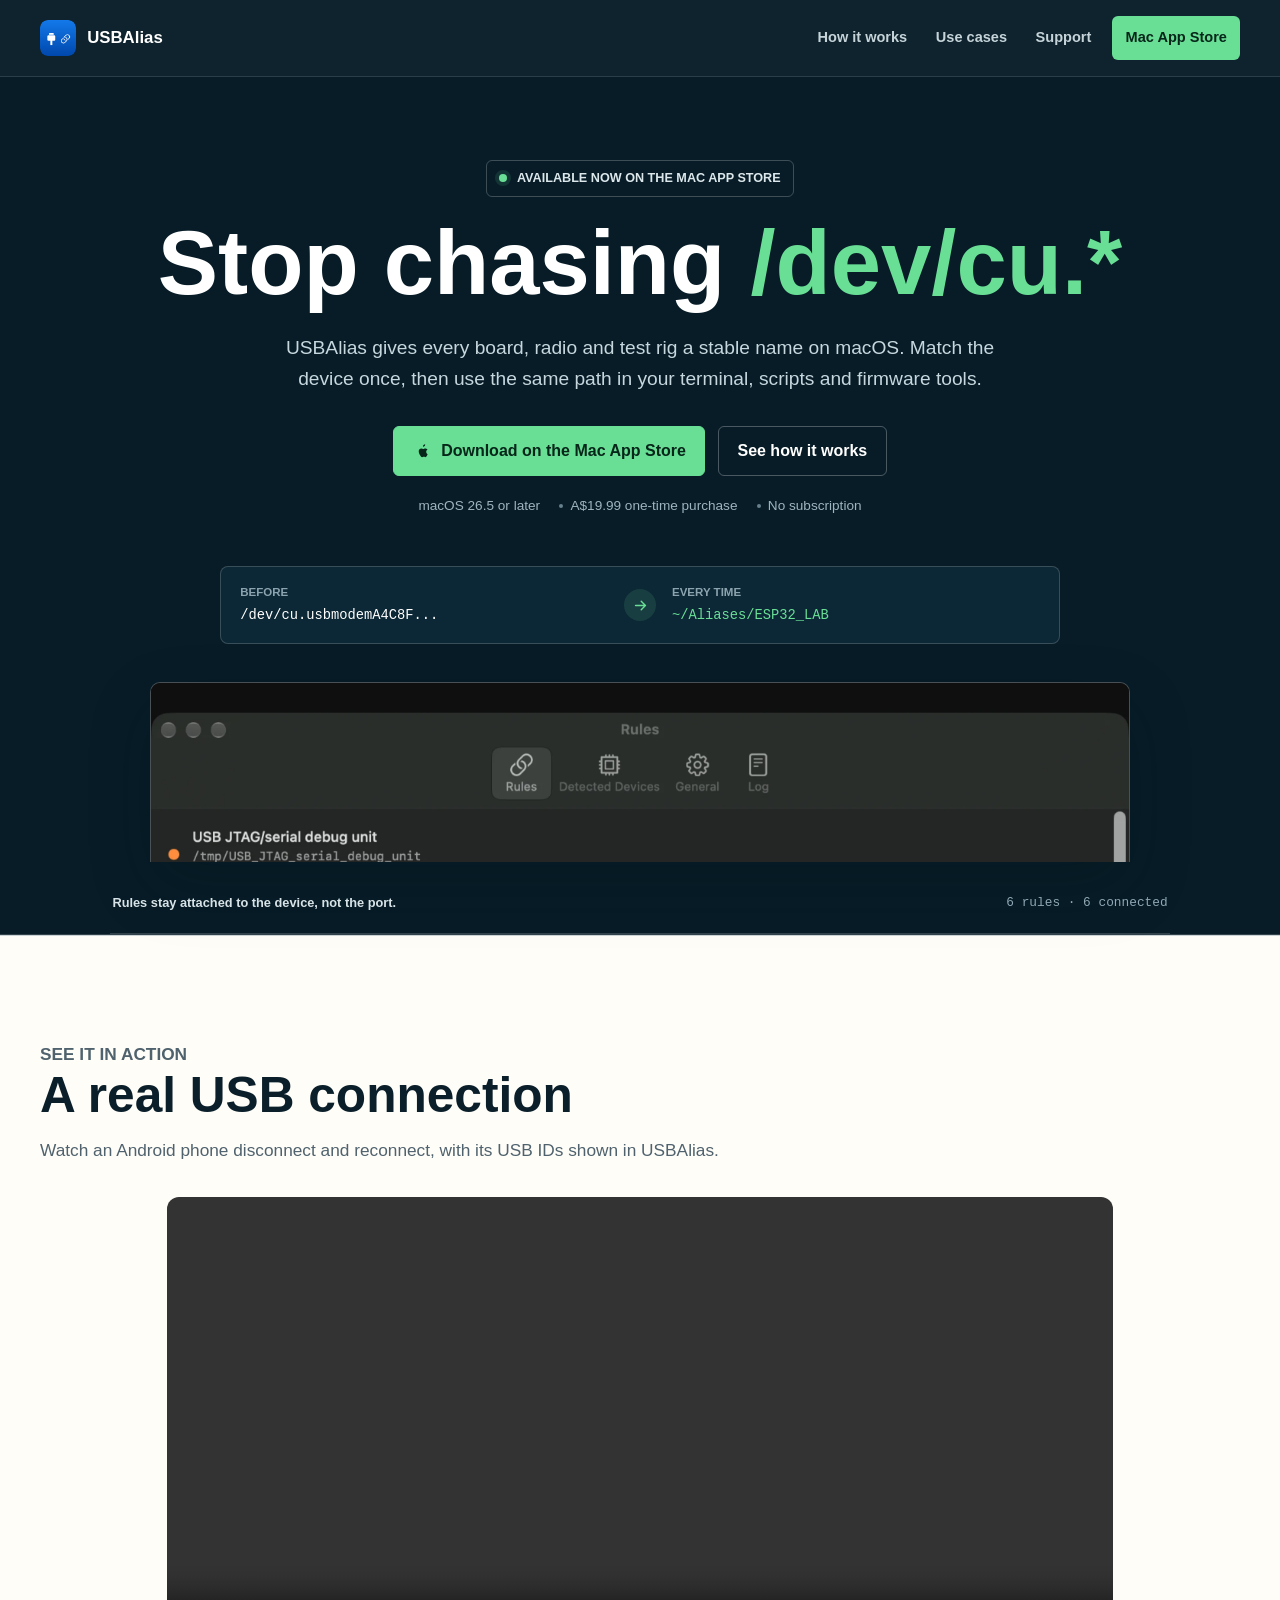
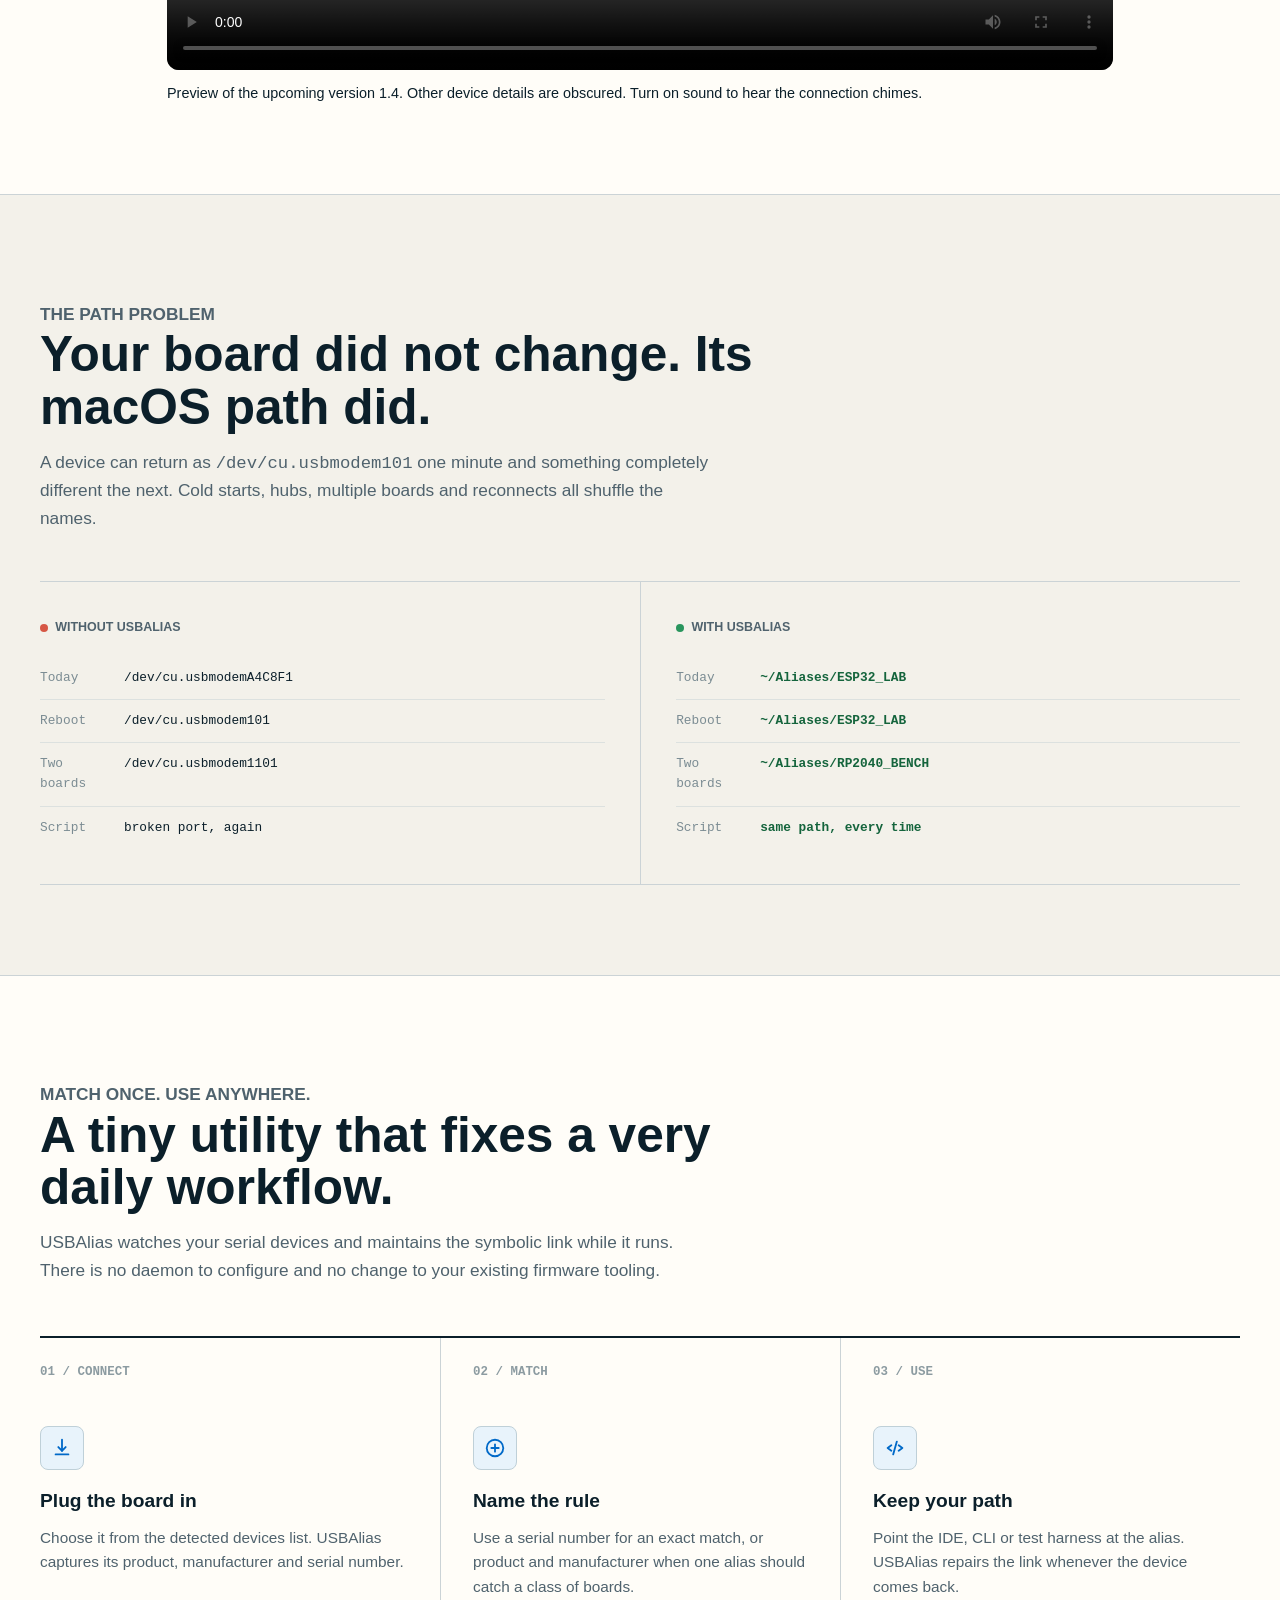
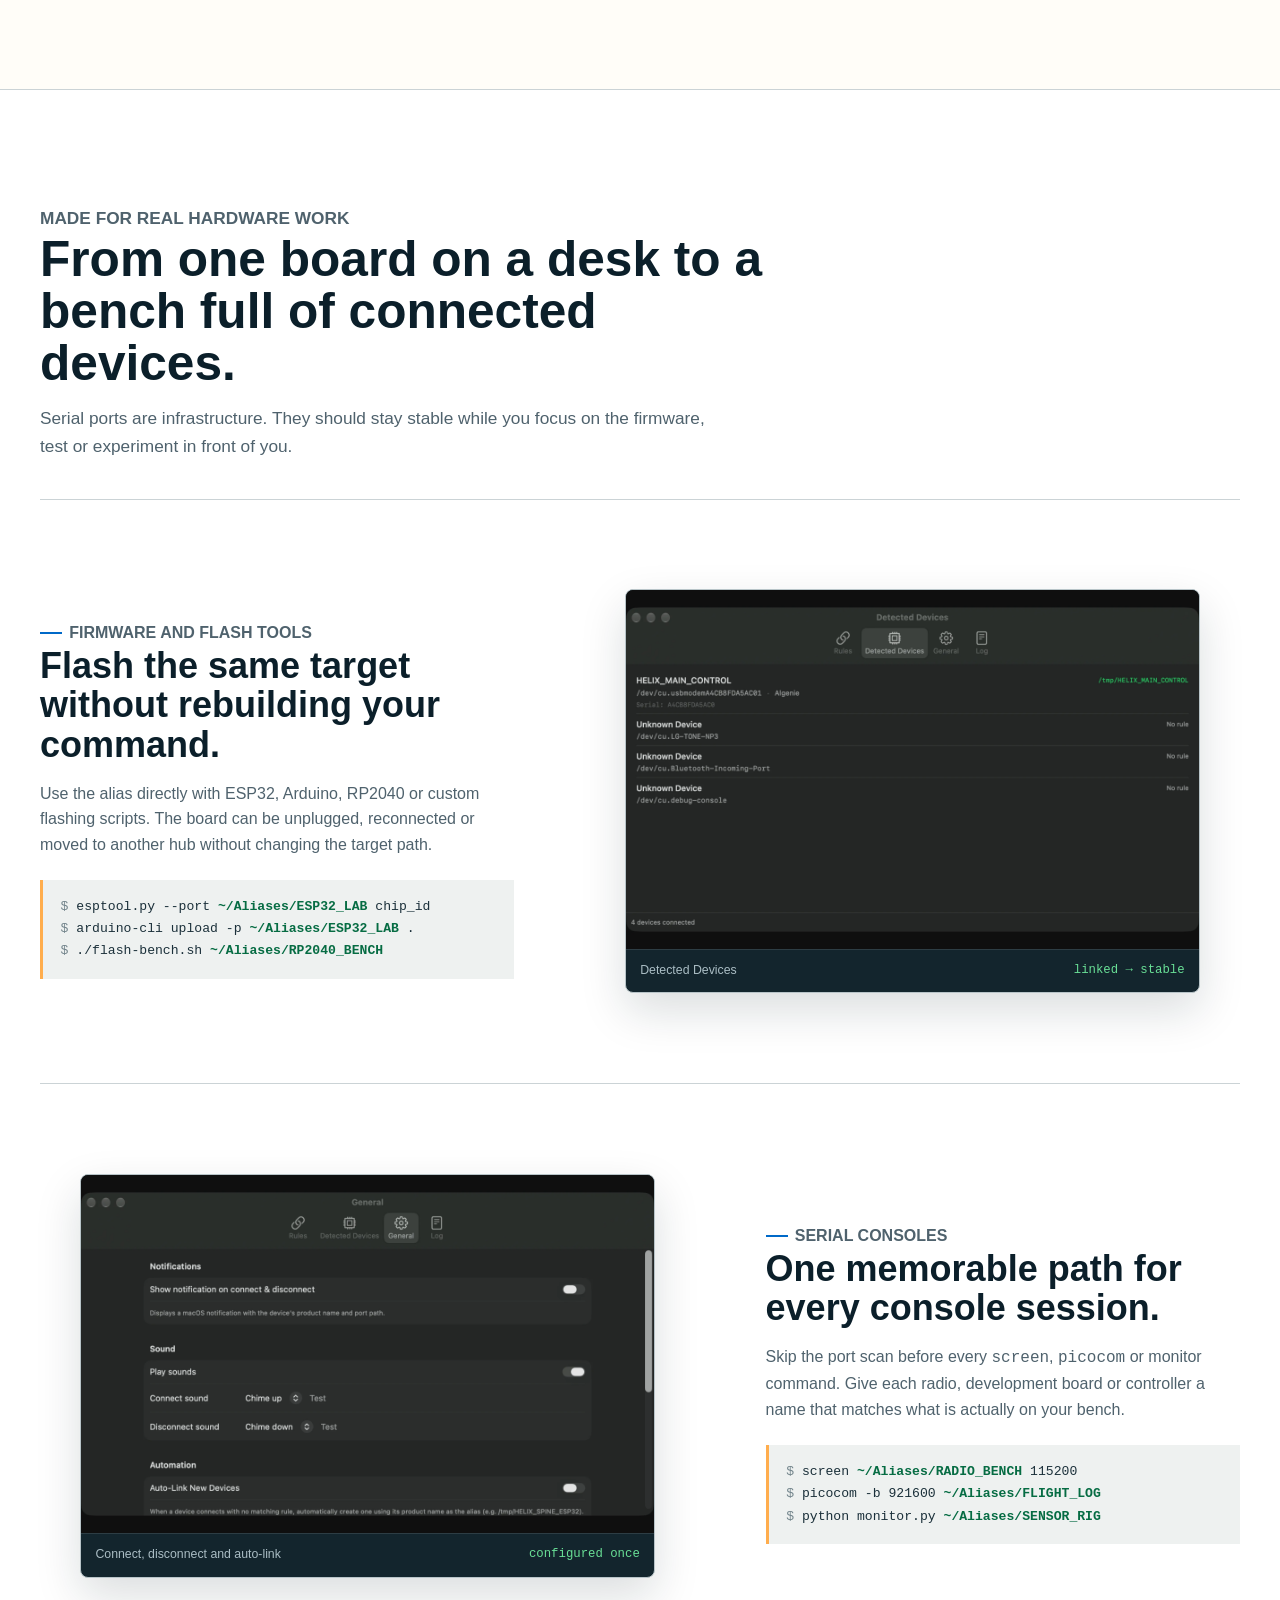
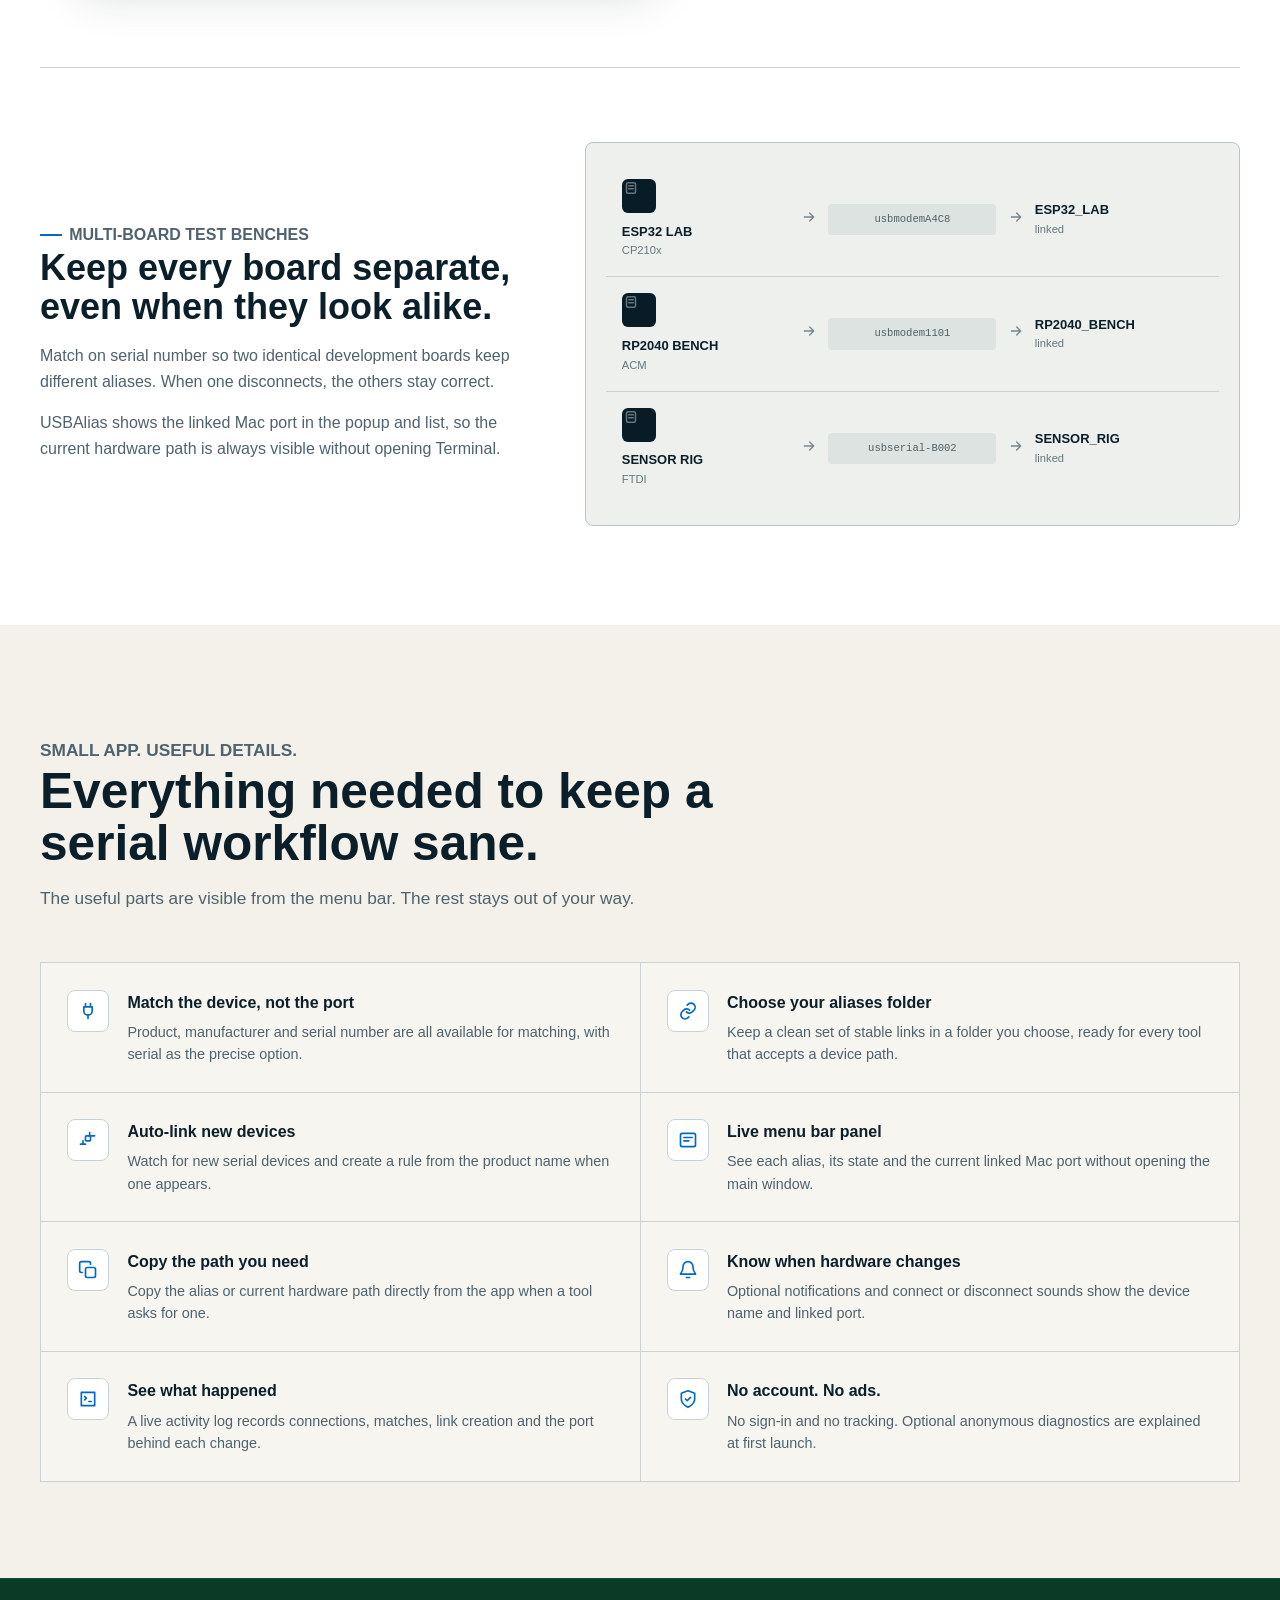
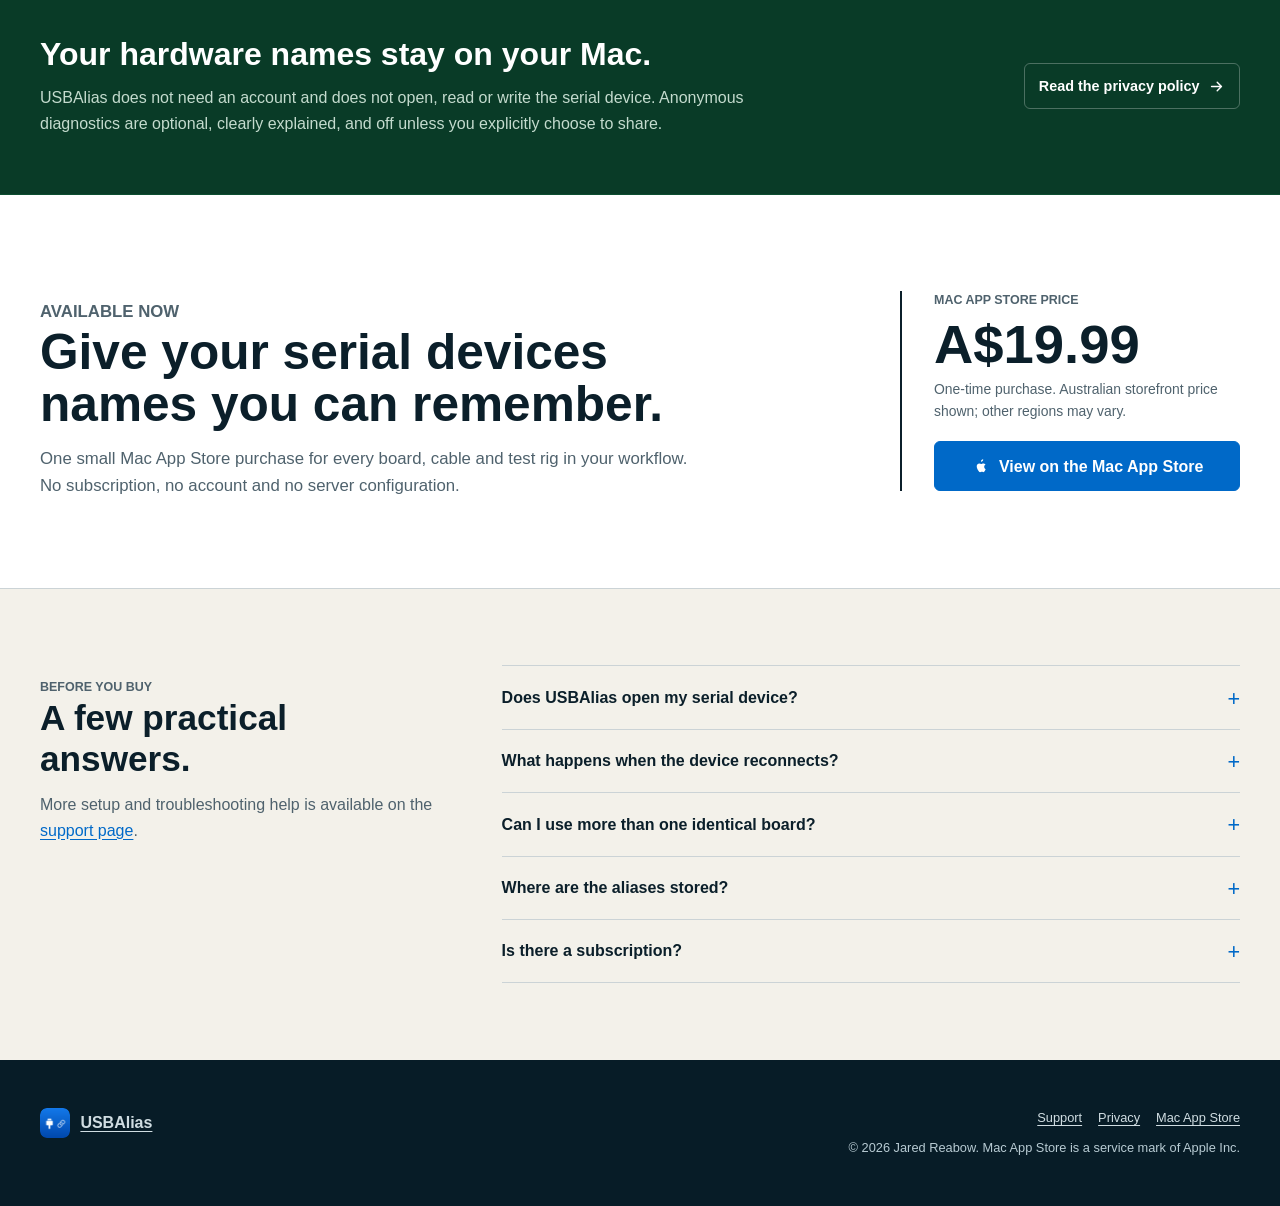
==== commit db59762f: "Add real USB connection preview" ====
--- a/index.html
+++ b/index.html
@@ -100,6 +100,23 @@
       </div>
     </section>
 
+    <section class="section section--surface" aria-labelledby="demo-title">
+      <div class="site-shell">
+        <div class="section-heading">
+          <p class="eyebrow">See it in action</p>
+          <h2 id="demo-title">A real USB connection</h2>
+          <p>Watch an Android phone disconnect and reconnect, with its USB IDs shown in USBAlias.</p>
+        </div>
+        <figure class="demo-video">
+          <video controls playsinline preload="metadata" width="946" height="554" aria-label="USBAlias preview showing an Android phone disconnecting and reconnecting">
+            <source src="assets/usbalias-usb-preview-1.4.mp4" type="video/mp4">
+            Your browser does not support embedded video.
+          </video>
+          <figcaption>Preview of the upcoming version 1.4. Other device details are obscured. Turn on sound to hear the connection chimes.</figcaption>
+        </figure>
+      </div>
+    </section>
+
     <section class="problem" aria-labelledby="problem-title">
       <div class="site-shell">
         <div class="section-heading">
--- a/assets/site.css
+++ b/assets/site.css
@@ -342,6 +342,23 @@
   height: 17px;
 }
 
+.demo-video {
+  margin: 2rem auto 0;
+  max-width: 946px;
+}
+
+.demo-video video {
+  display: block;
+  width: 100%;
+  height: auto;
+  border-radius: 12px;
+}
+
+.demo-video figcaption {
+  margin-top: .75rem;
+  font-size: .9rem;
+}
+
 .hero__stage {
   position: relative;
   width: min(1060px, calc(100% - 0.75rem));
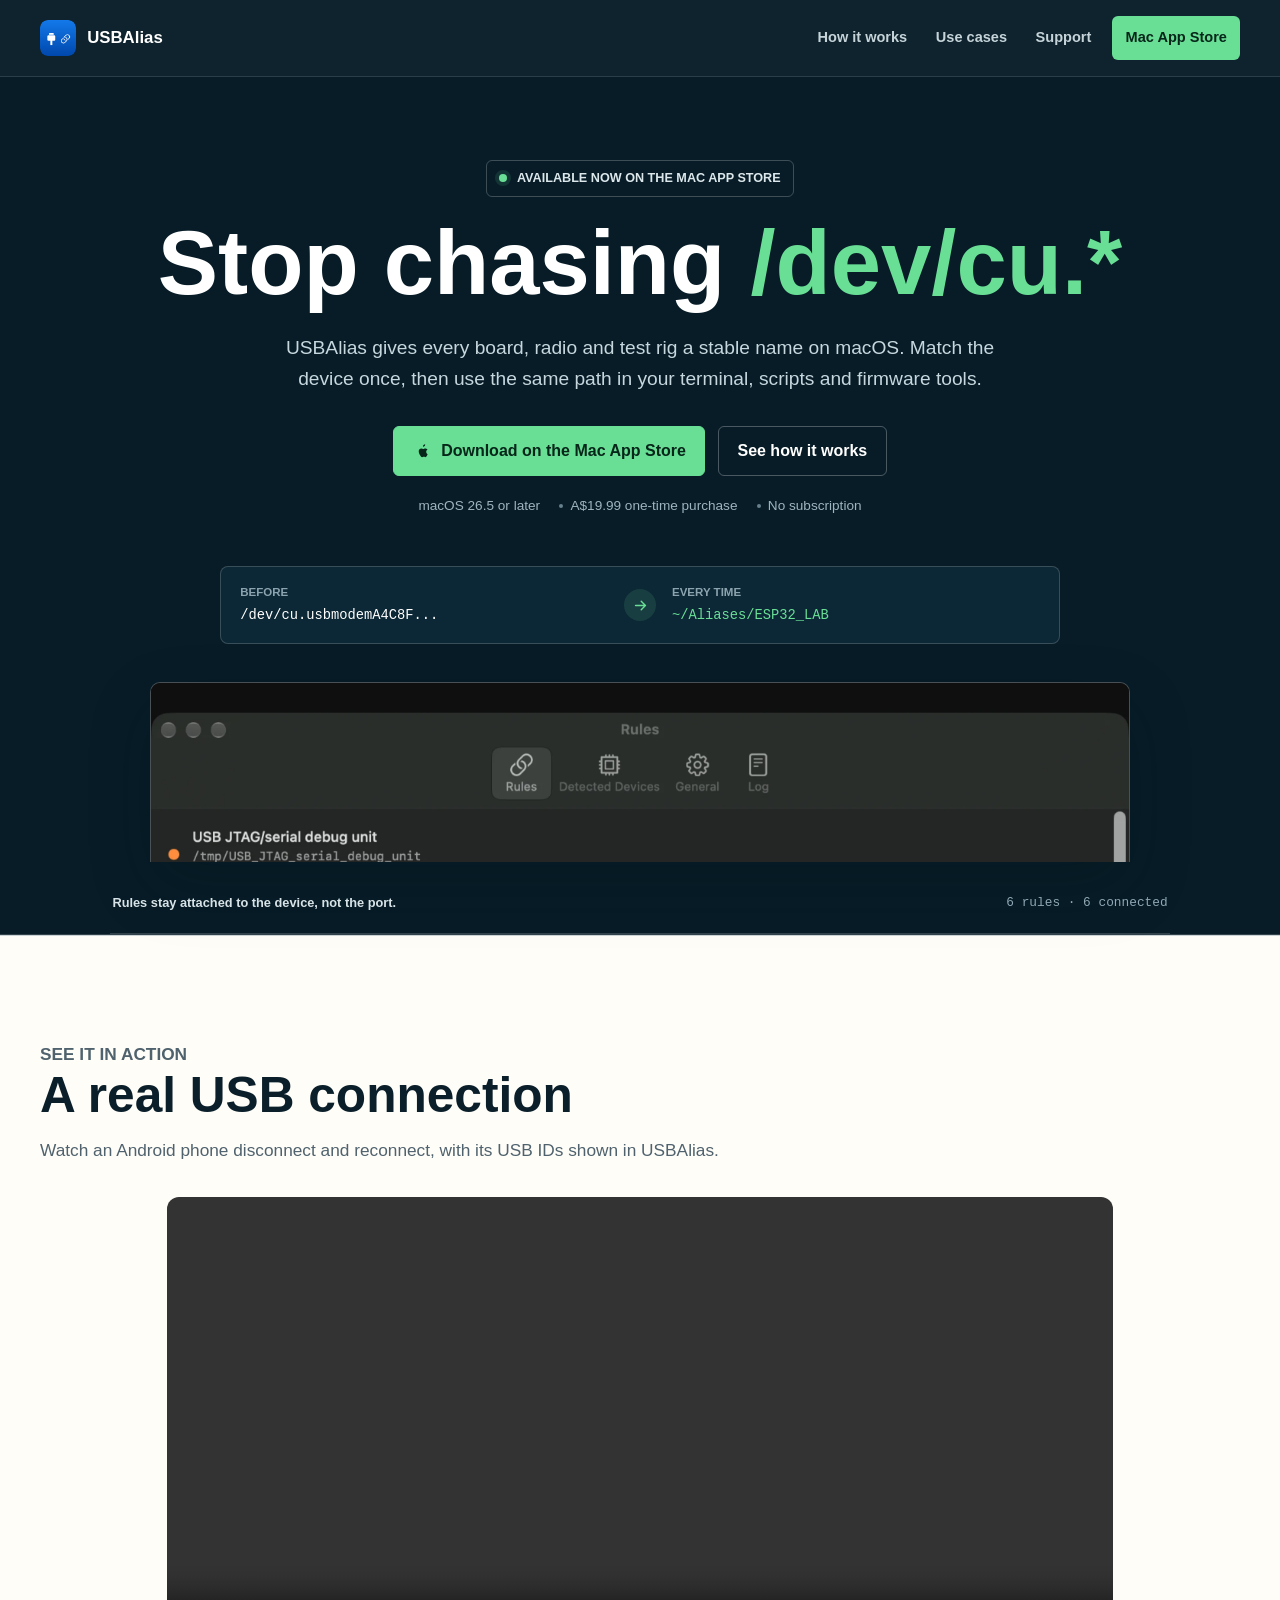
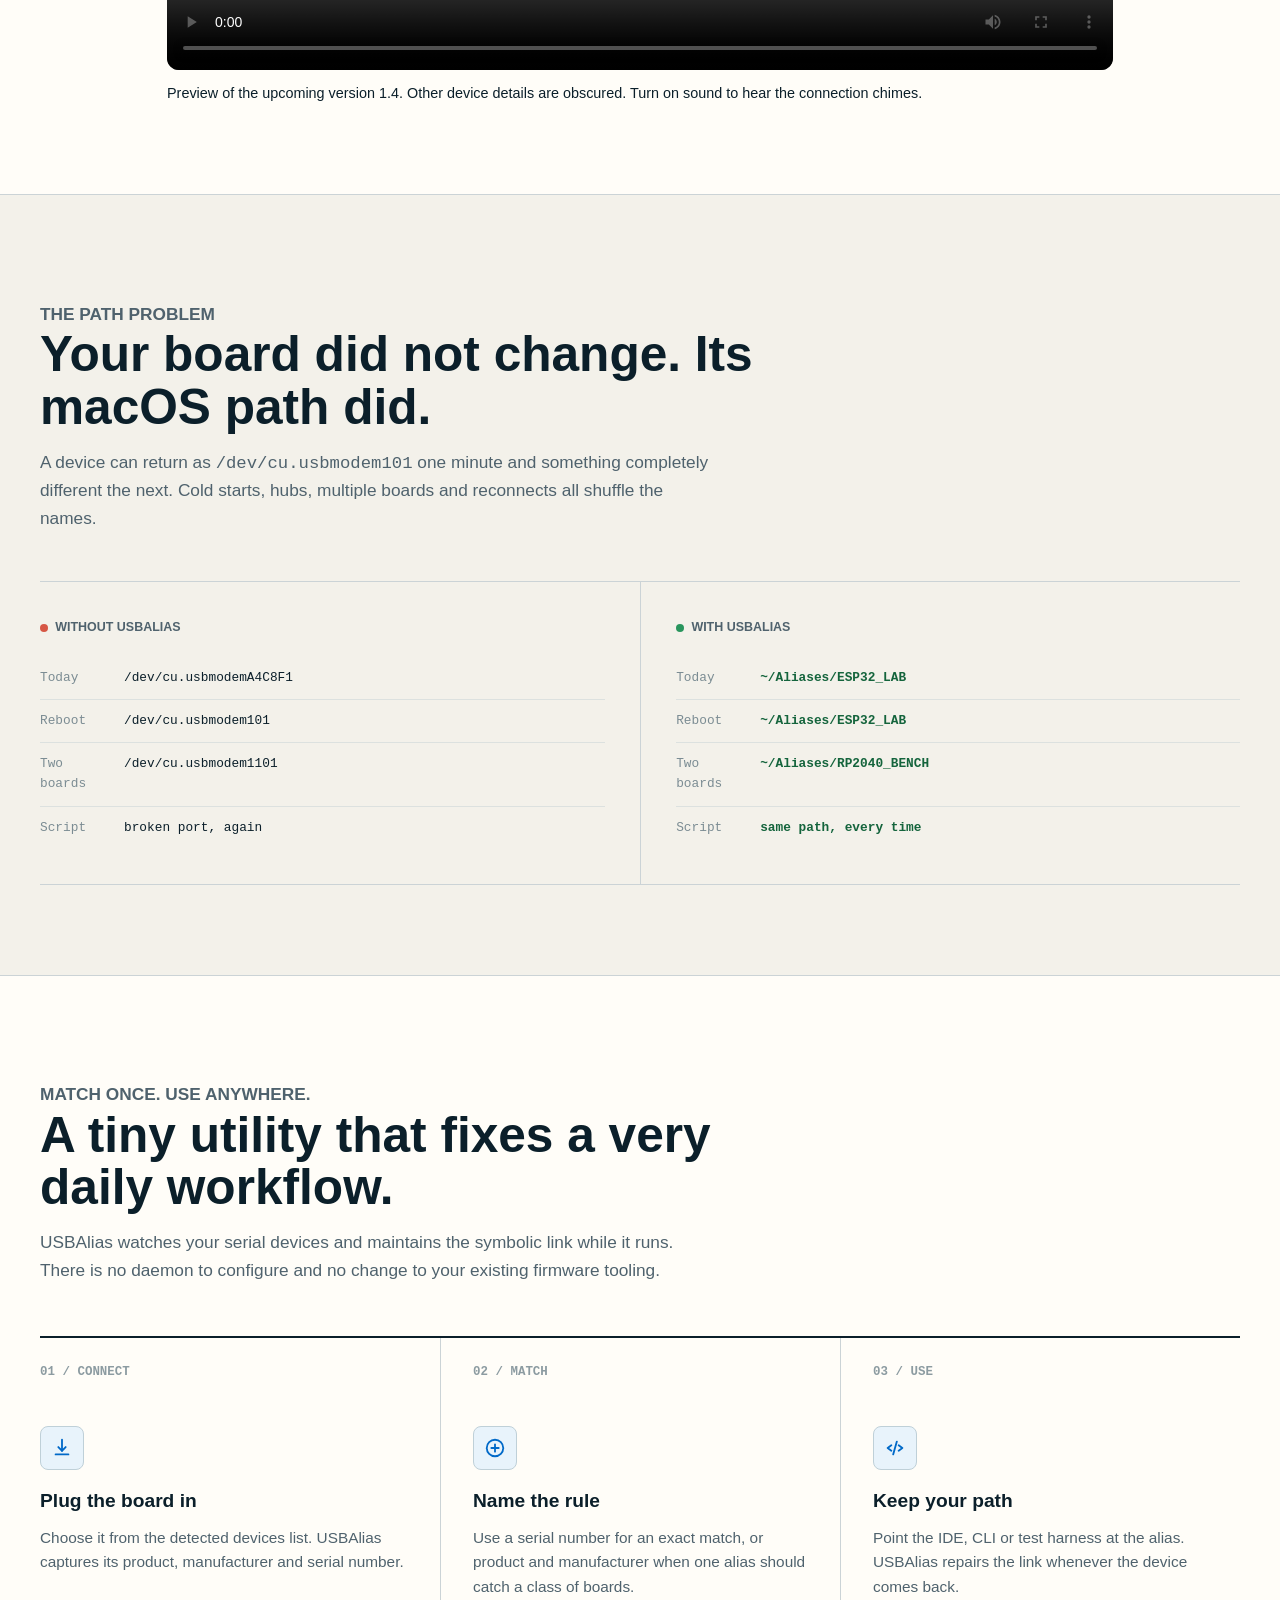
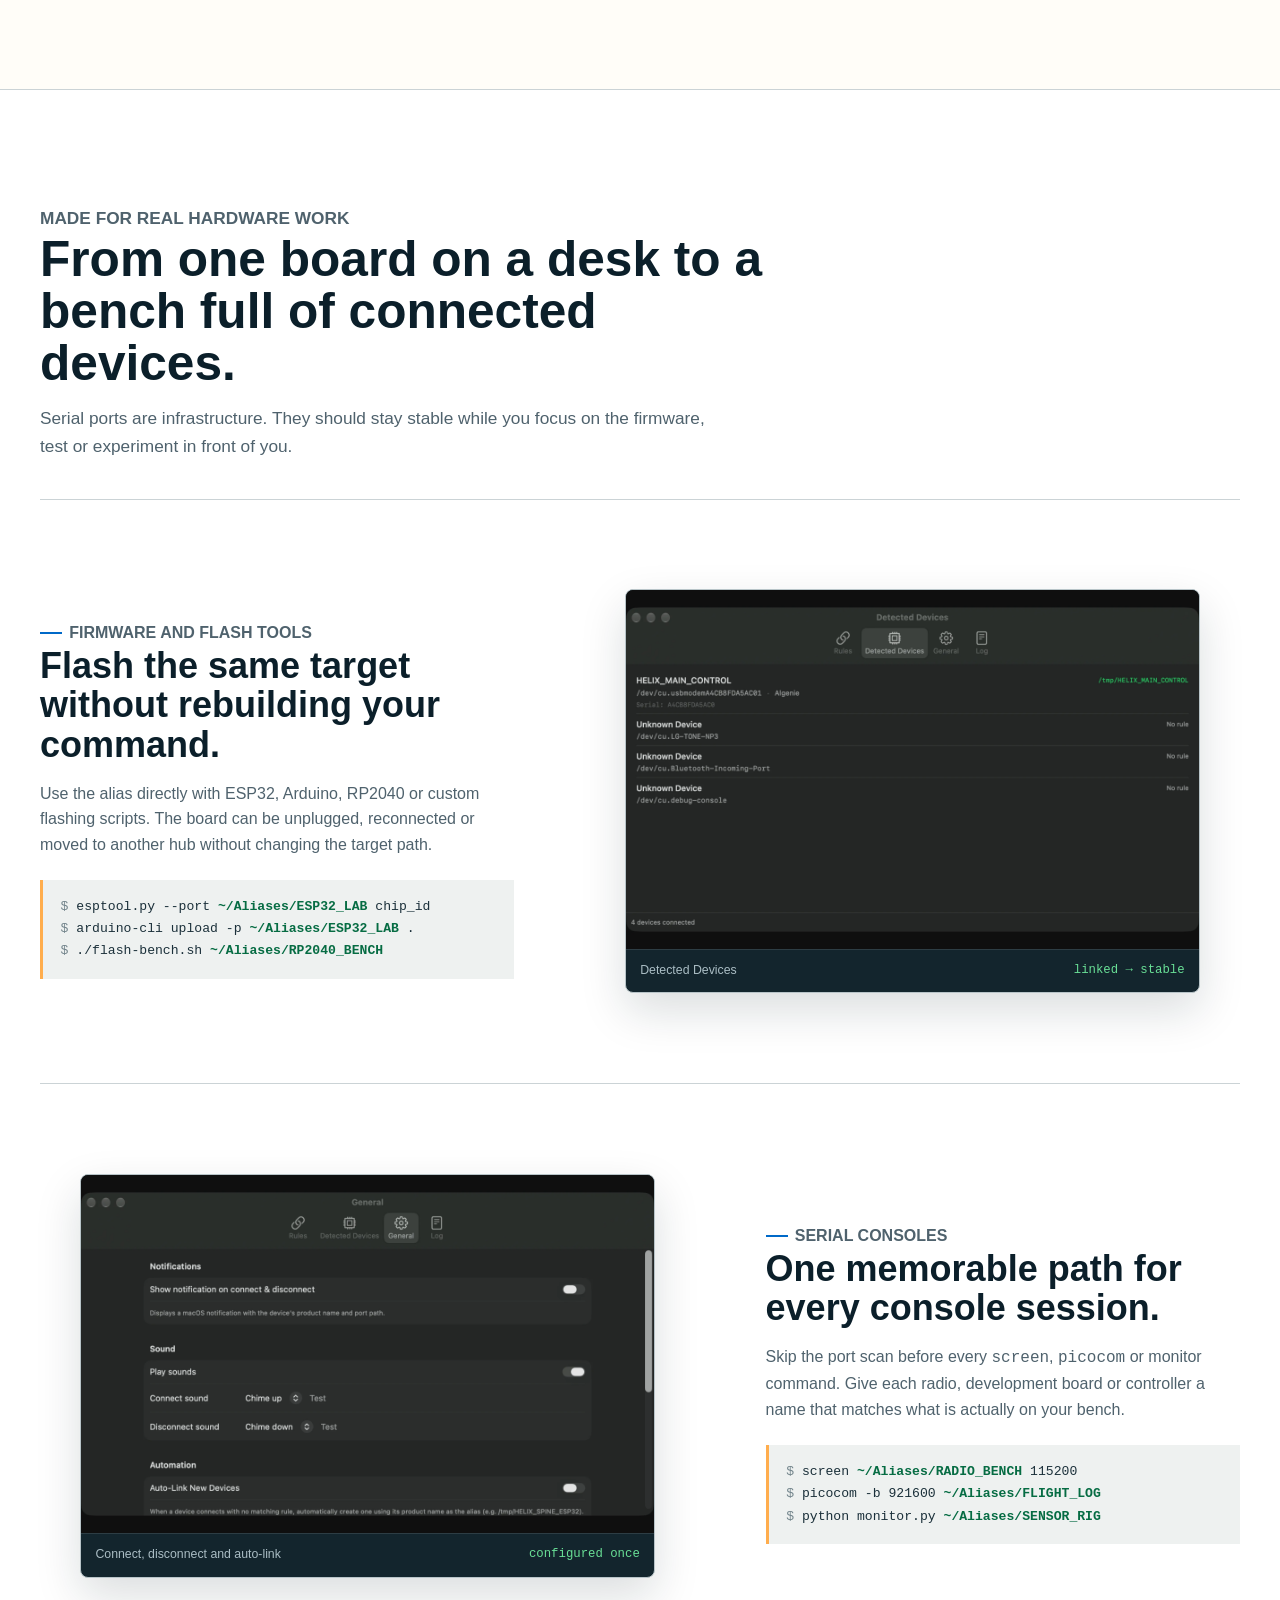
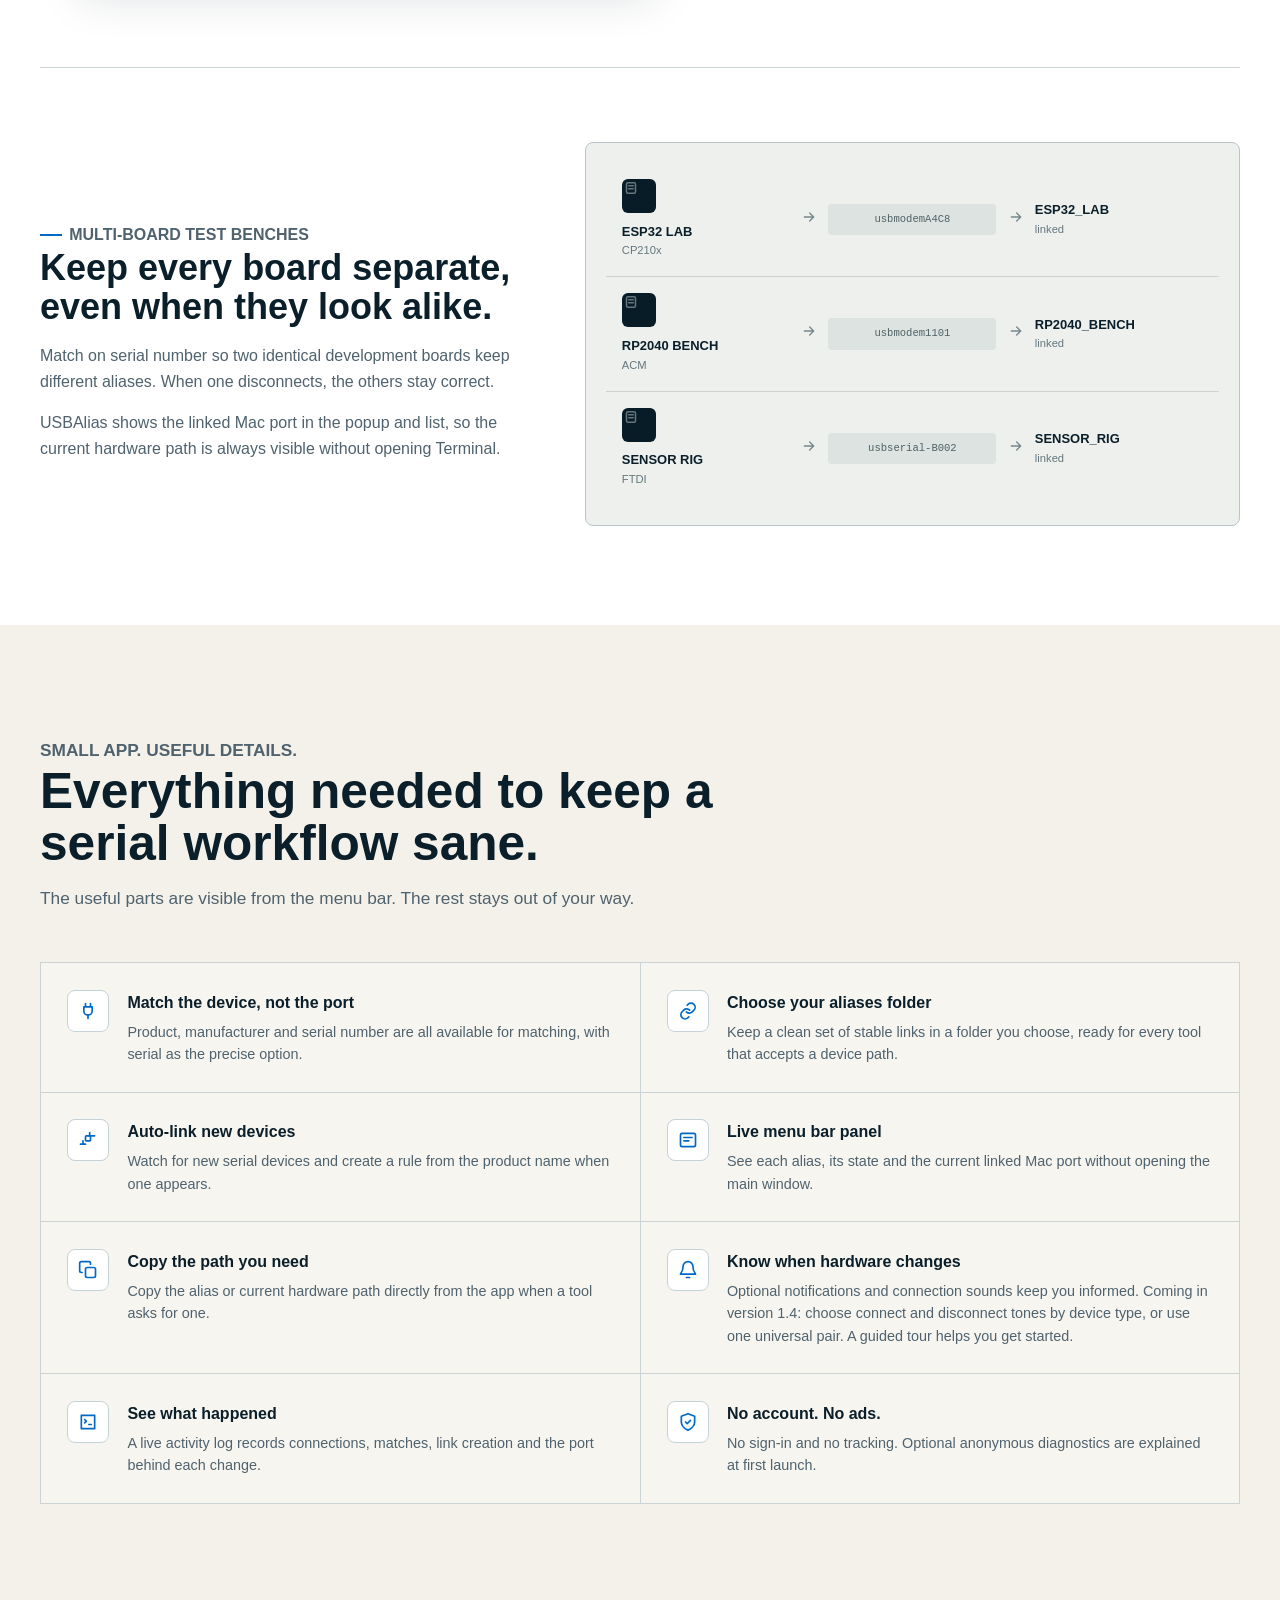
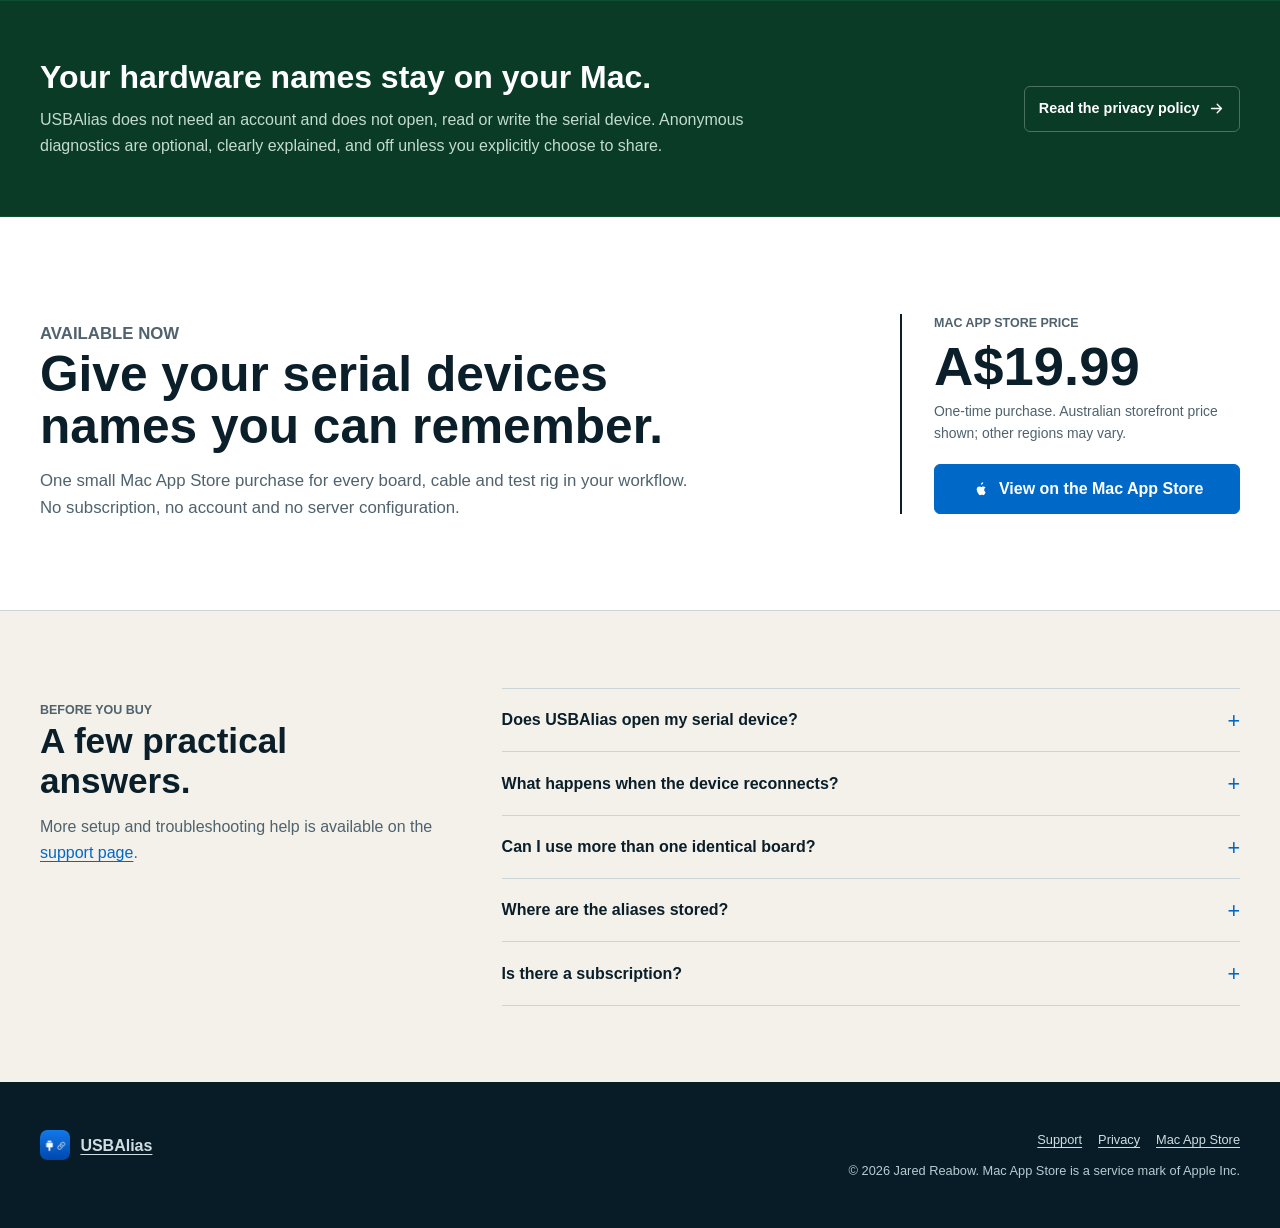
==== commit 4e9d1727: "Preview upcoming device sounds and tour" ====
--- a/index.html
+++ b/index.html
@@ -327,7 +327,7 @@
           </article>
           <article class="feature">
             <span class="feature__icon" aria-hidden="true"><svg viewBox="0 0 24 24" fill="none" stroke="currentColor" stroke-width="2" stroke-linecap="round" stroke-linejoin="round"><path d="M18 8a6 6 0 0 0-12 0c0 7-3 7-3 9h18c0-2-3-2-3-9"/><path d="M10 21h4"/></svg></span>
-            <div><h3>Know when hardware changes</h3><p>Optional notifications and connect or disconnect sounds show the device name and linked port.</p></div>
+            <div><h3>Know when hardware changes</h3><p>Optional notifications and connection sounds keep you informed. Coming in version 1.4: choose connect and disconnect tones by device type, or use one universal pair. A guided tour helps you get started.</p></div>
           </article>
           <article class="feature">
             <span class="feature__icon" aria-hidden="true"><svg viewBox="0 0 24 24" fill="none" stroke="currentColor" stroke-width="2" stroke-linecap="round" stroke-linejoin="round"><path d="M4 4h16v16H4z"/><path d="m8 9 2 2-2 2M13 15h3"/></svg></span>
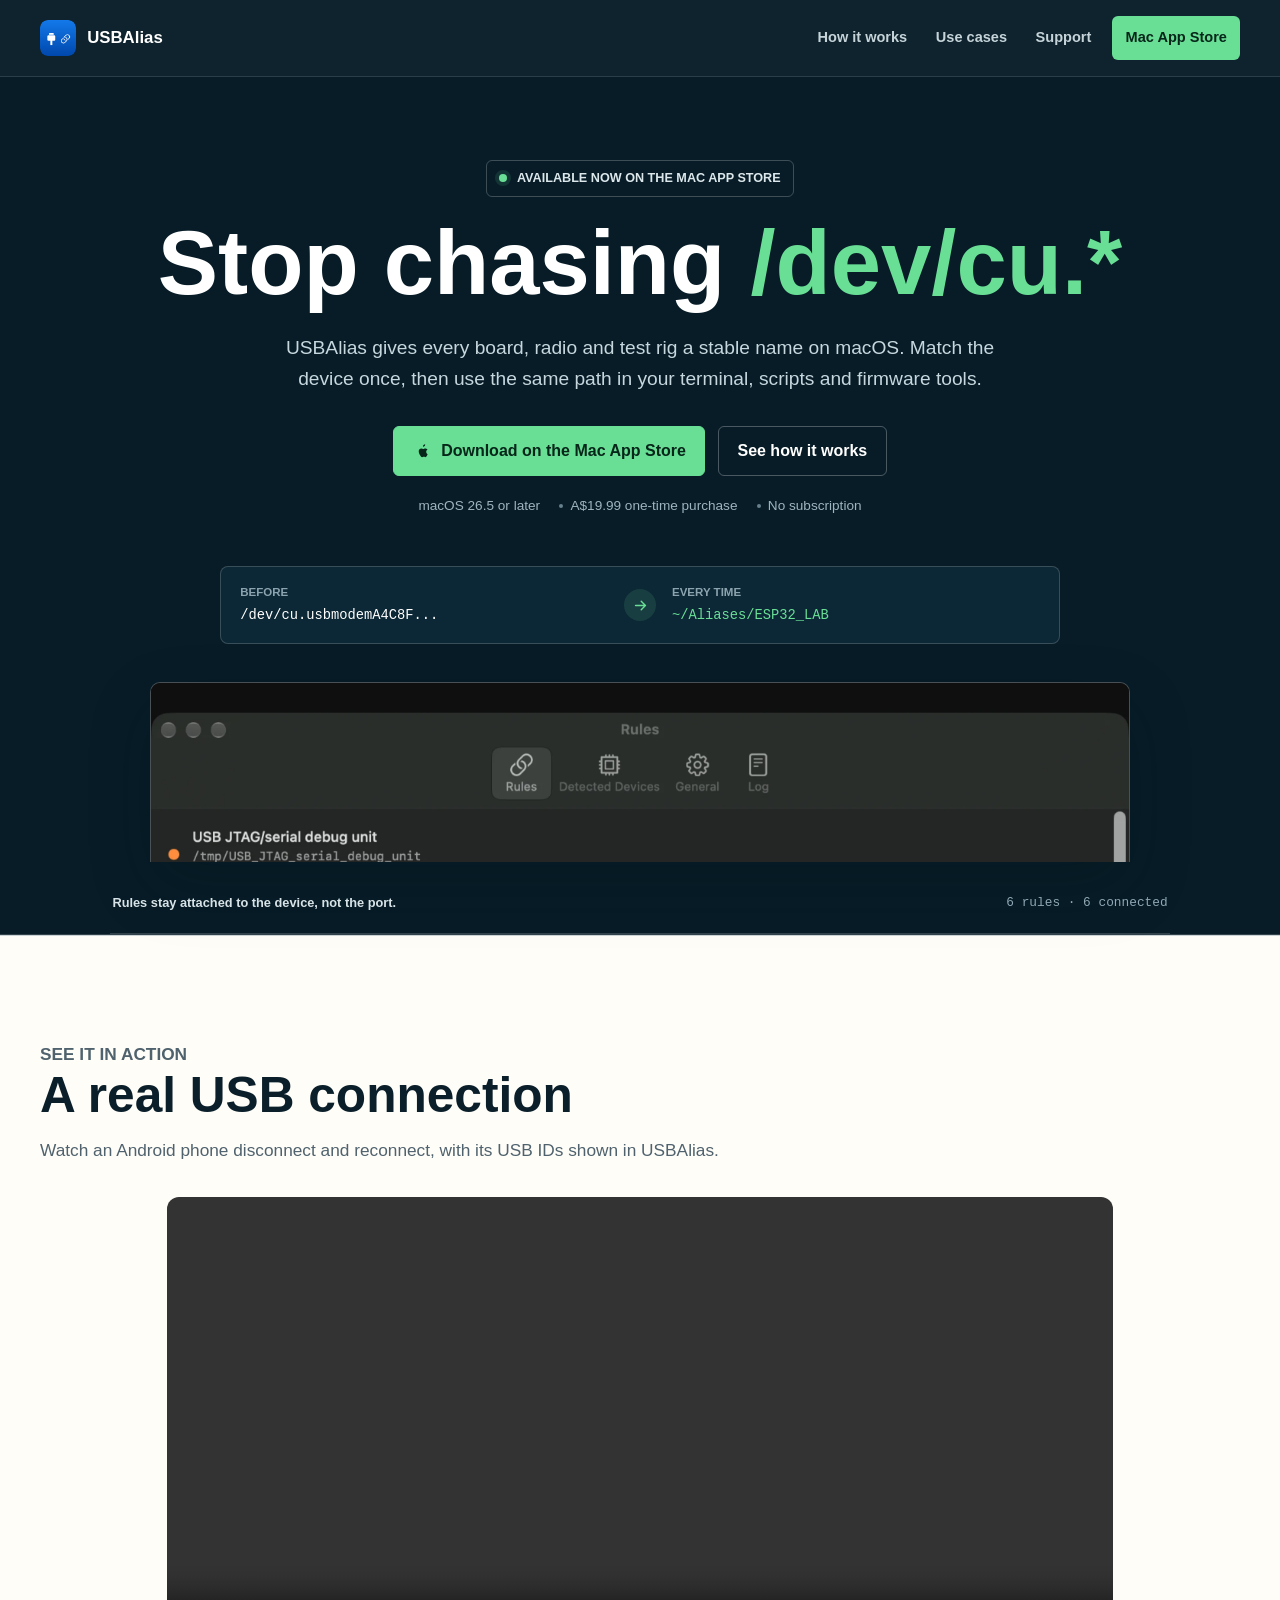
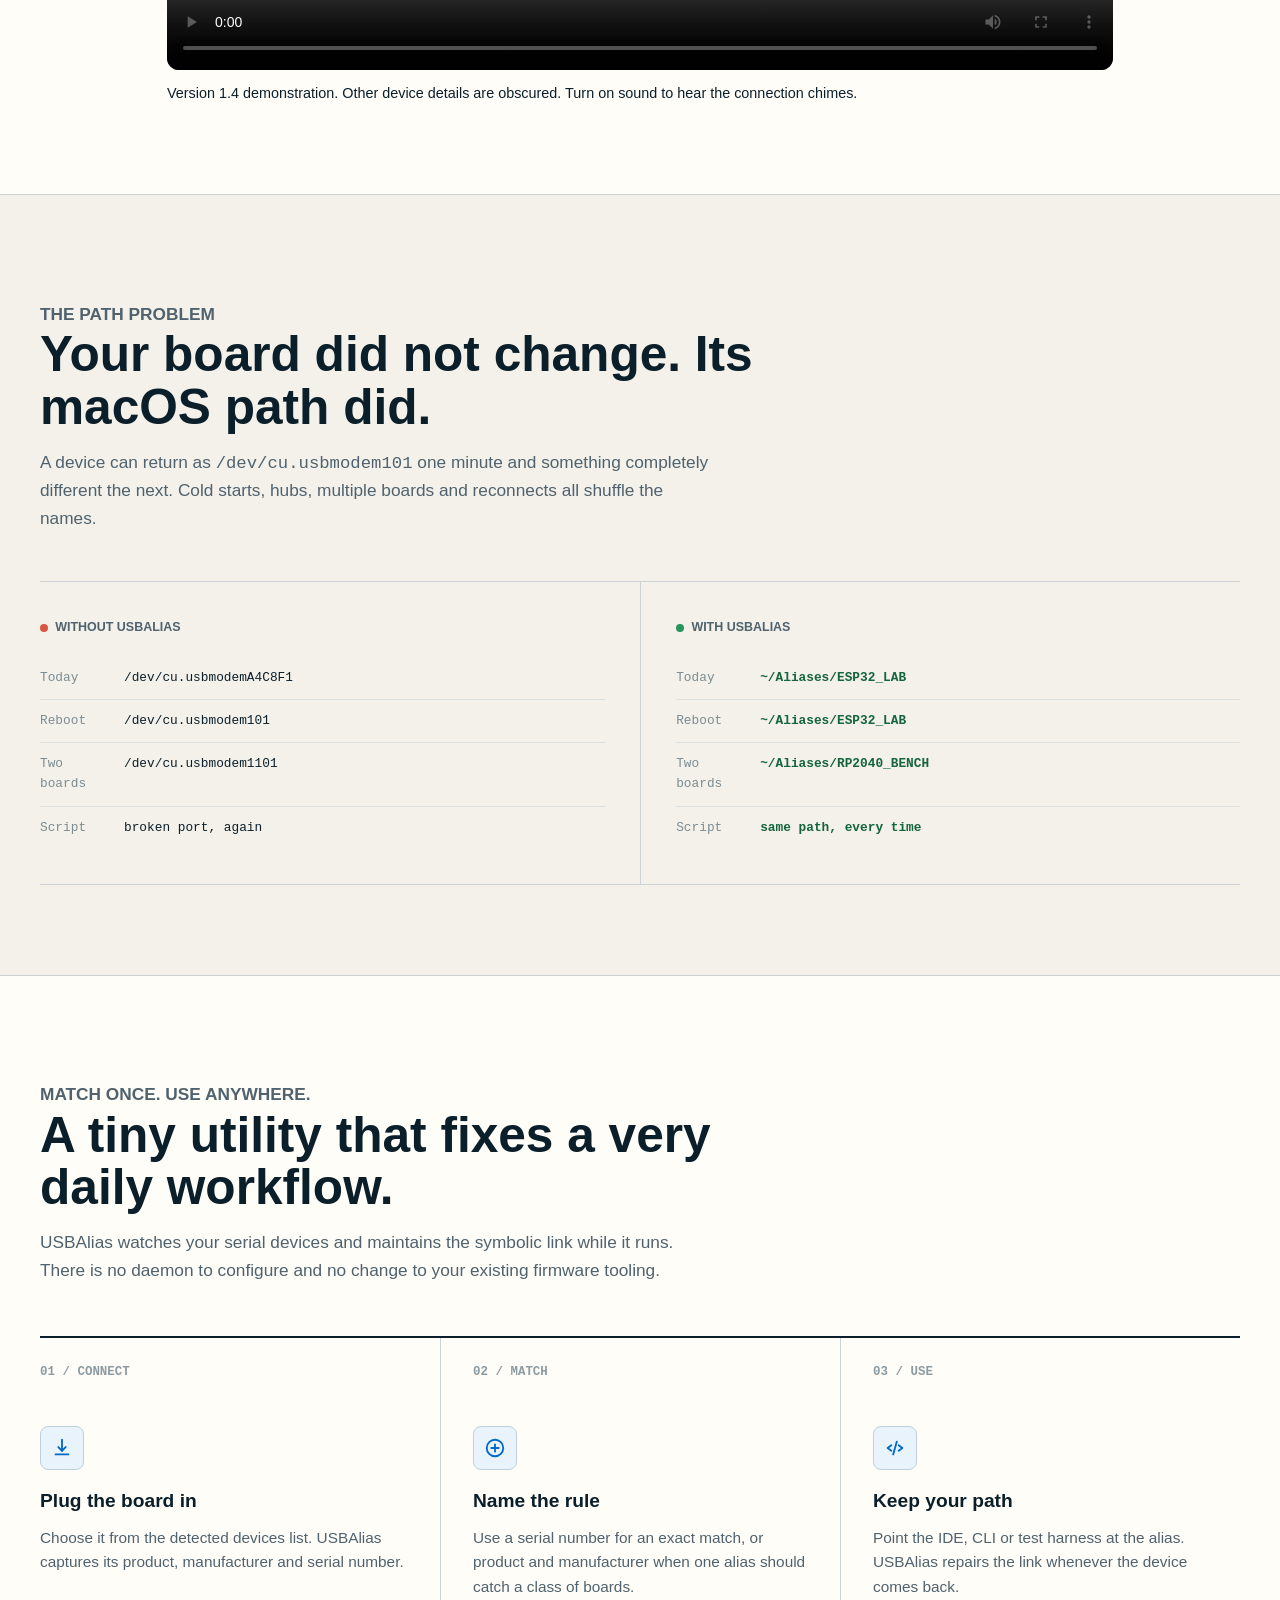
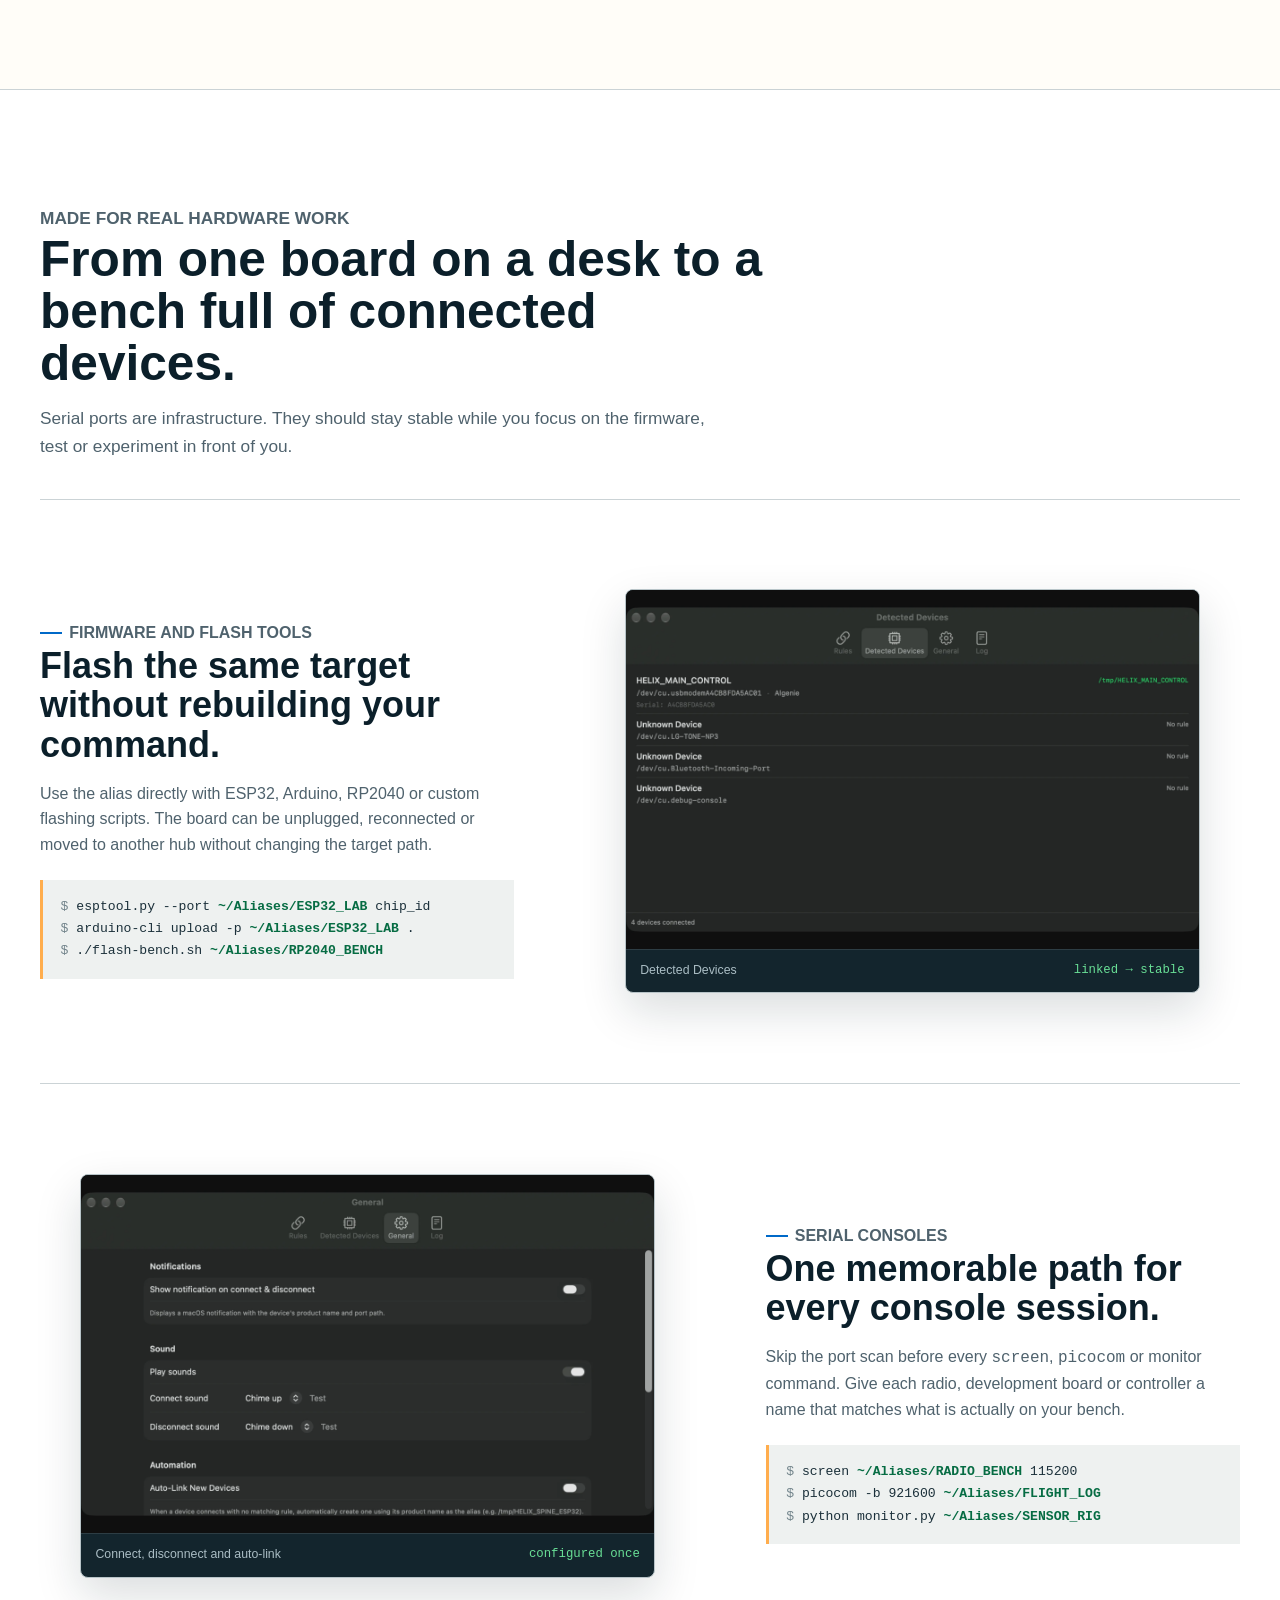
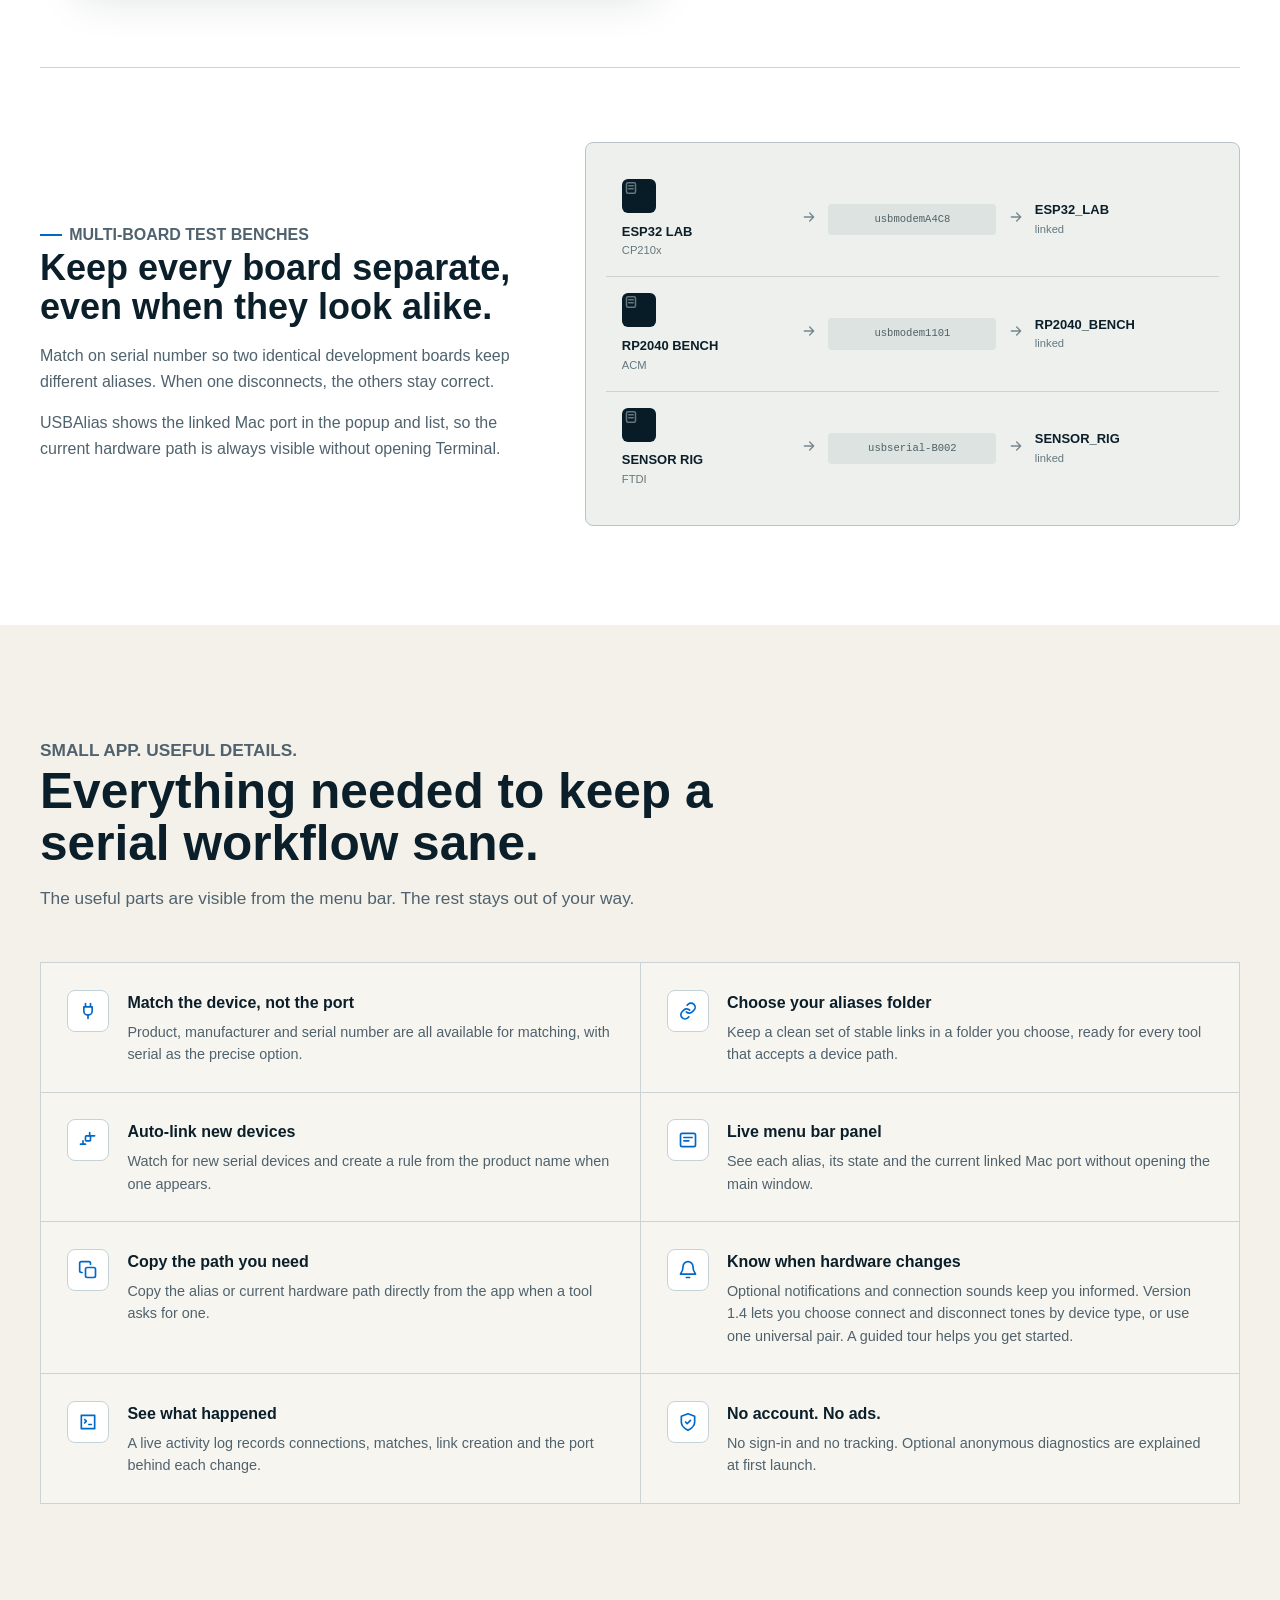
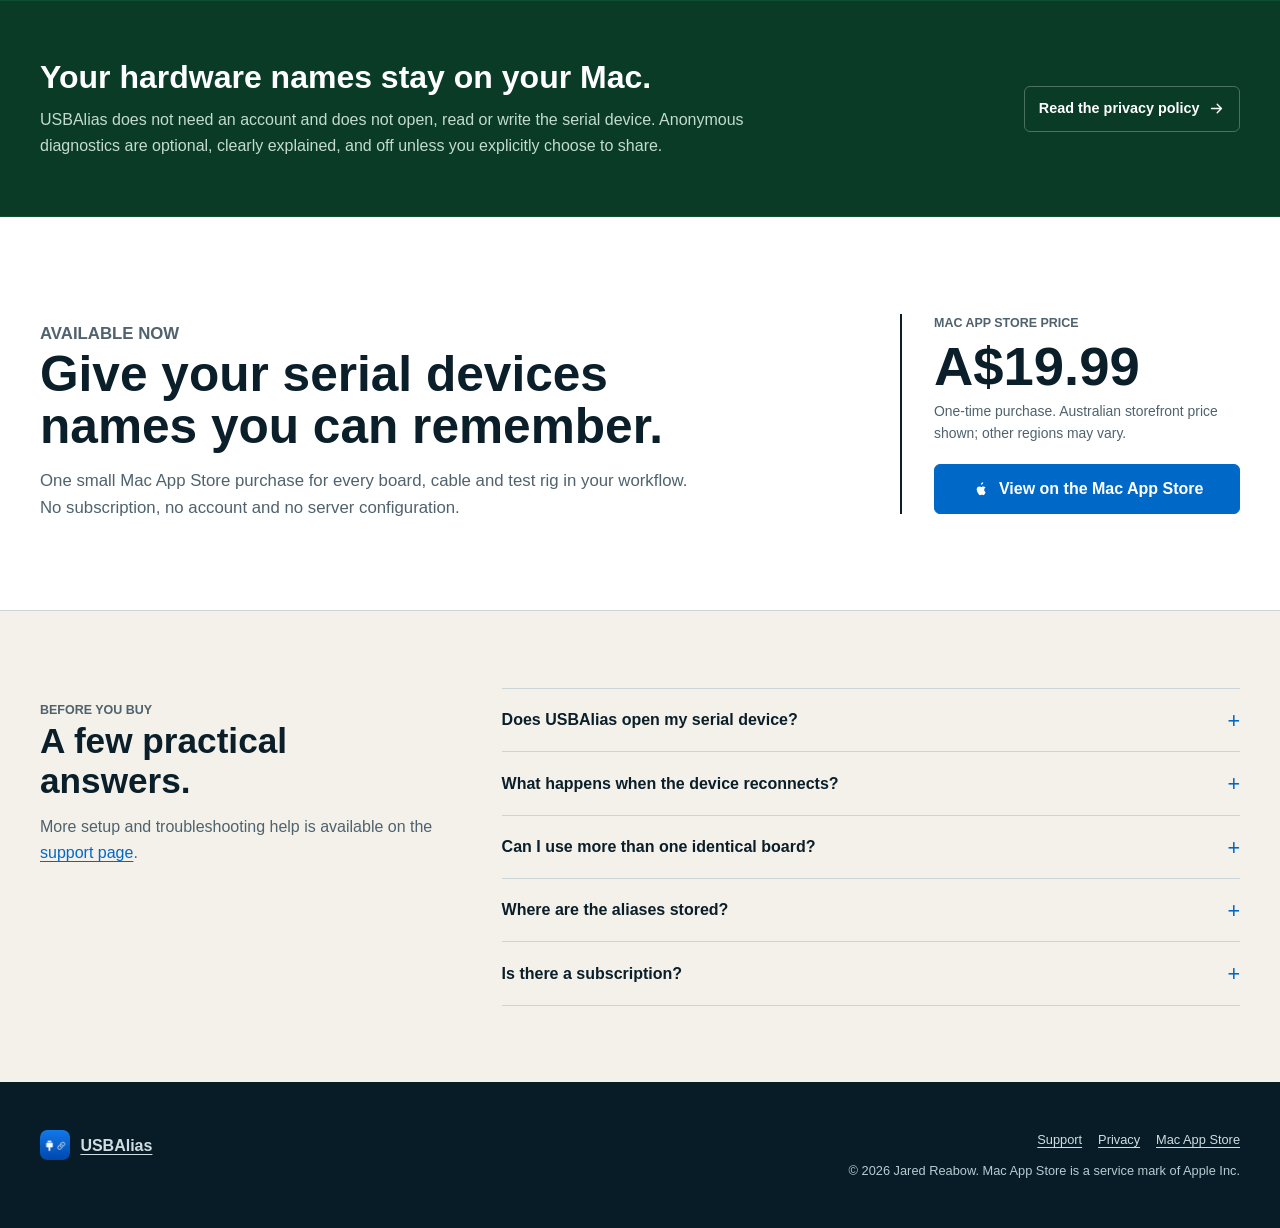
==== commit 7d0da7dc: "Update site copy for live 1.4 release" ====
--- a/index.html
+++ b/index.html
@@ -112,7 +112,7 @@
             <source src="assets/usbalias-usb-preview-1.4.mp4" type="video/mp4">
             Your browser does not support embedded video.
           </video>
-          <figcaption>Preview of the upcoming version 1.4. Other device details are obscured. Turn on sound to hear the connection chimes.</figcaption>
+          <figcaption>Version 1.4 demonstration. Other device details are obscured. Turn on sound to hear the connection chimes.</figcaption>
         </figure>
       </div>
     </section>
@@ -327,7 +327,7 @@
           </article>
           <article class="feature">
             <span class="feature__icon" aria-hidden="true"><svg viewBox="0 0 24 24" fill="none" stroke="currentColor" stroke-width="2" stroke-linecap="round" stroke-linejoin="round"><path d="M18 8a6 6 0 0 0-12 0c0 7-3 7-3 9h18c0-2-3-2-3-9"/><path d="M10 21h4"/></svg></span>
-            <div><h3>Know when hardware changes</h3><p>Optional notifications and connection sounds keep you informed. Coming in version 1.4: choose connect and disconnect tones by device type, or use one universal pair. A guided tour helps you get started.</p></div>
+            <div><h3>Know when hardware changes</h3><p>Optional notifications and connection sounds keep you informed. Version 1.4 lets you choose connect and disconnect tones by device type, or use one universal pair. A guided tour helps you get started.</p></div>
           </article>
           <article class="feature">
             <span class="feature__icon" aria-hidden="true"><svg viewBox="0 0 24 24" fill="none" stroke="currentColor" stroke-width="2" stroke-linecap="round" stroke-linejoin="round"><path d="M4 4h16v16H4z"/><path d="m8 9 2 2-2 2M13 15h3"/></svg></span>
